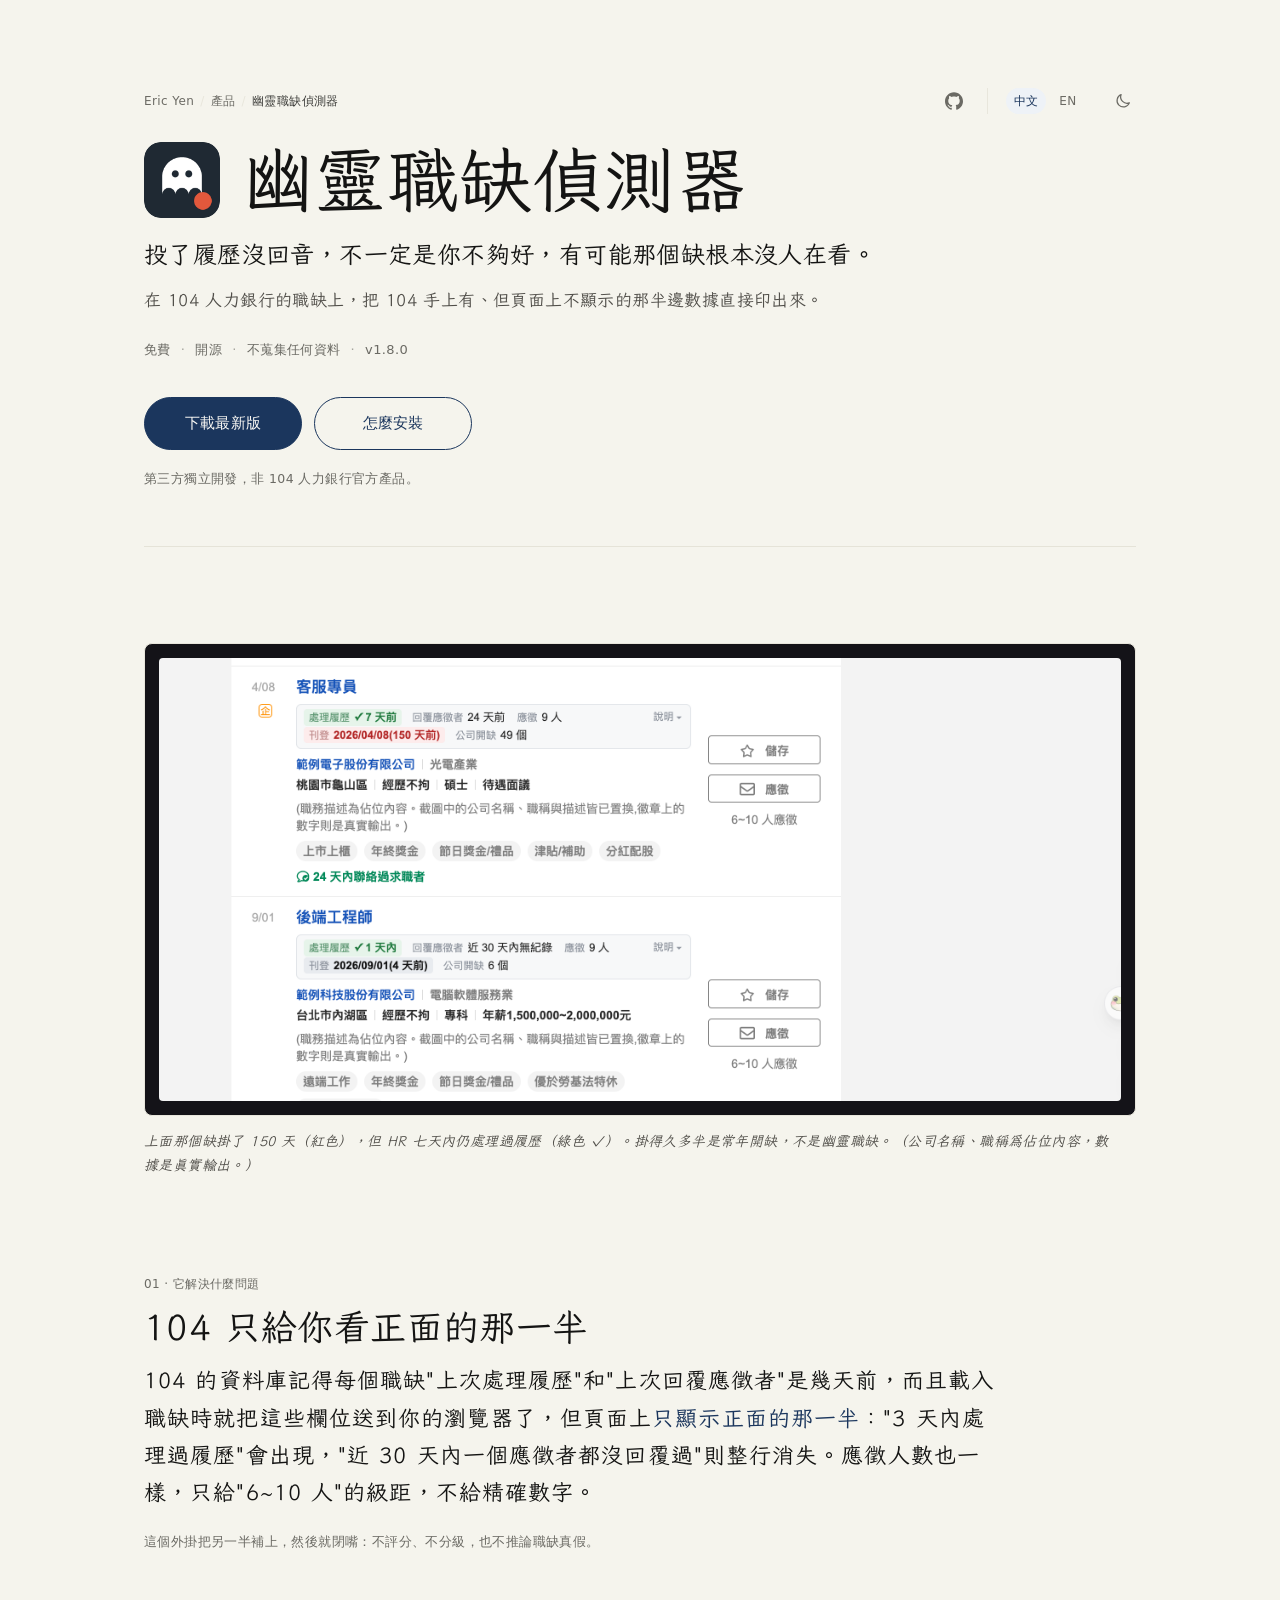
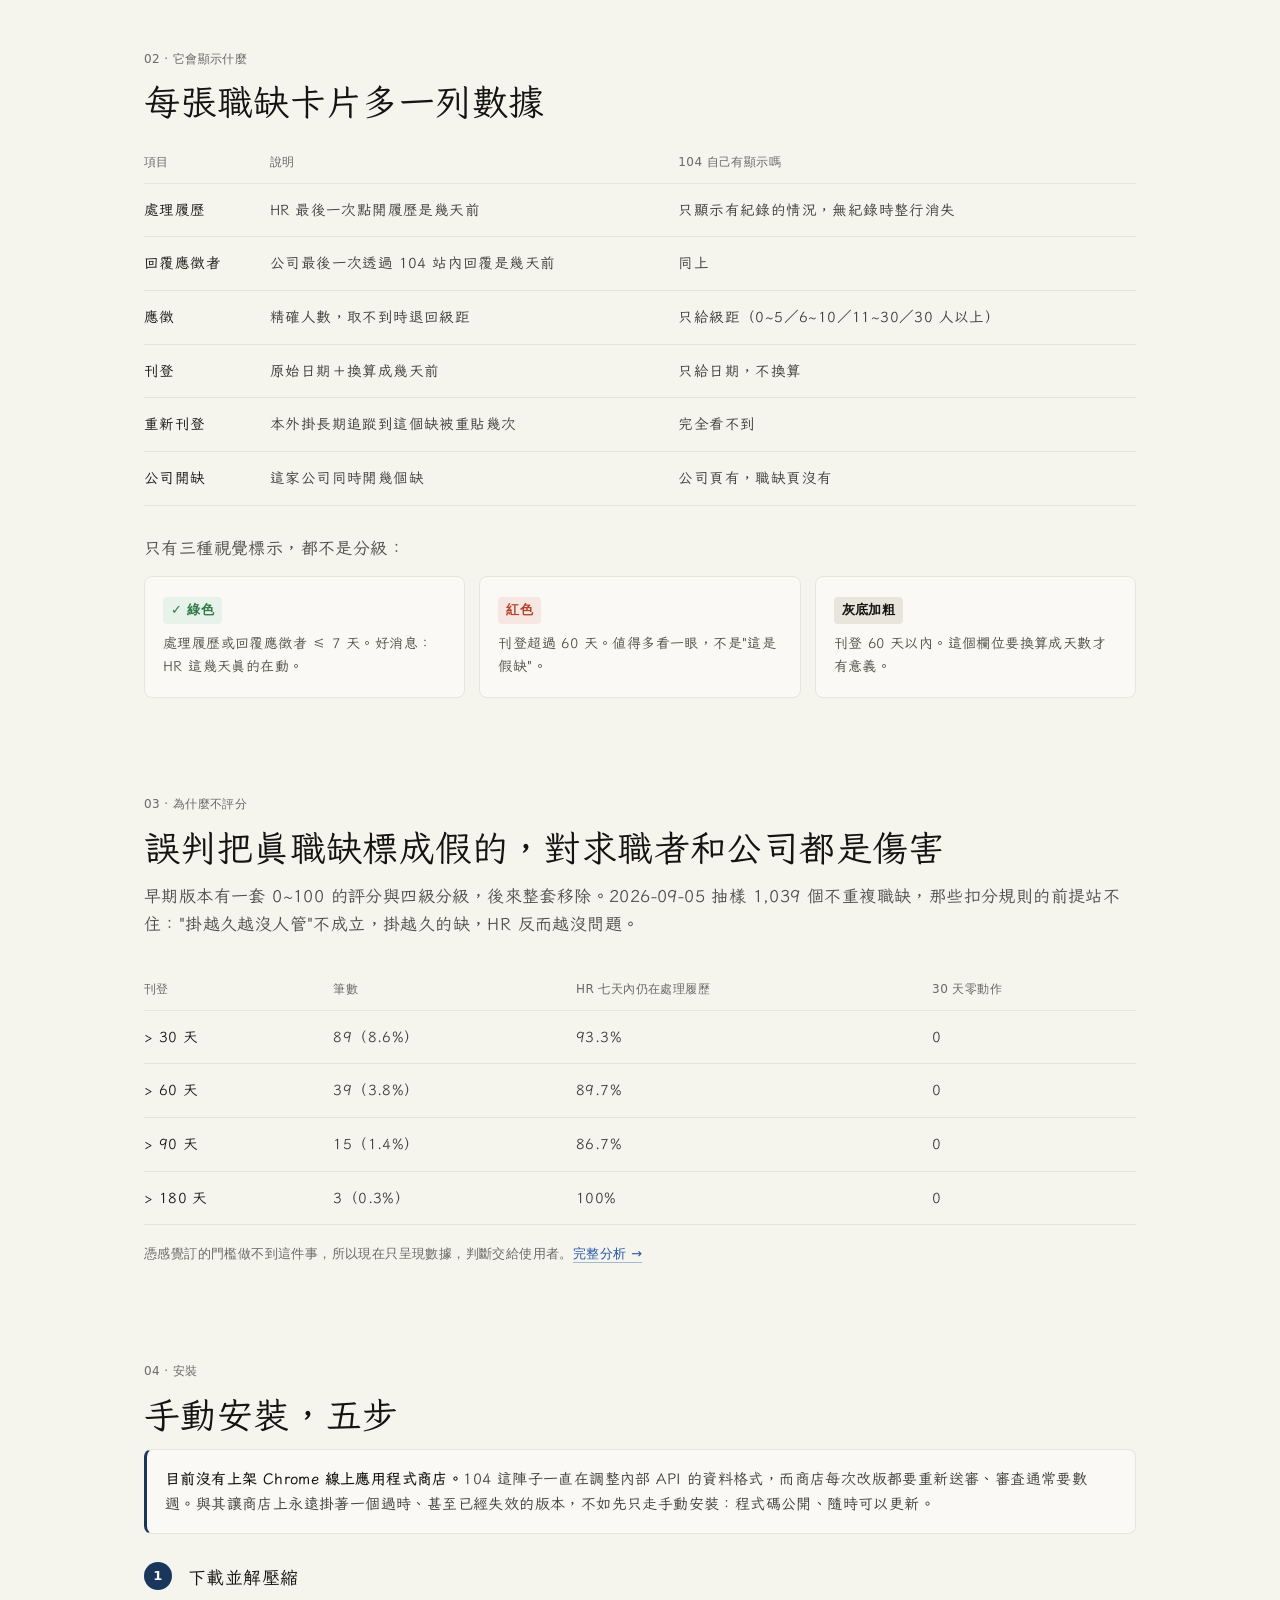
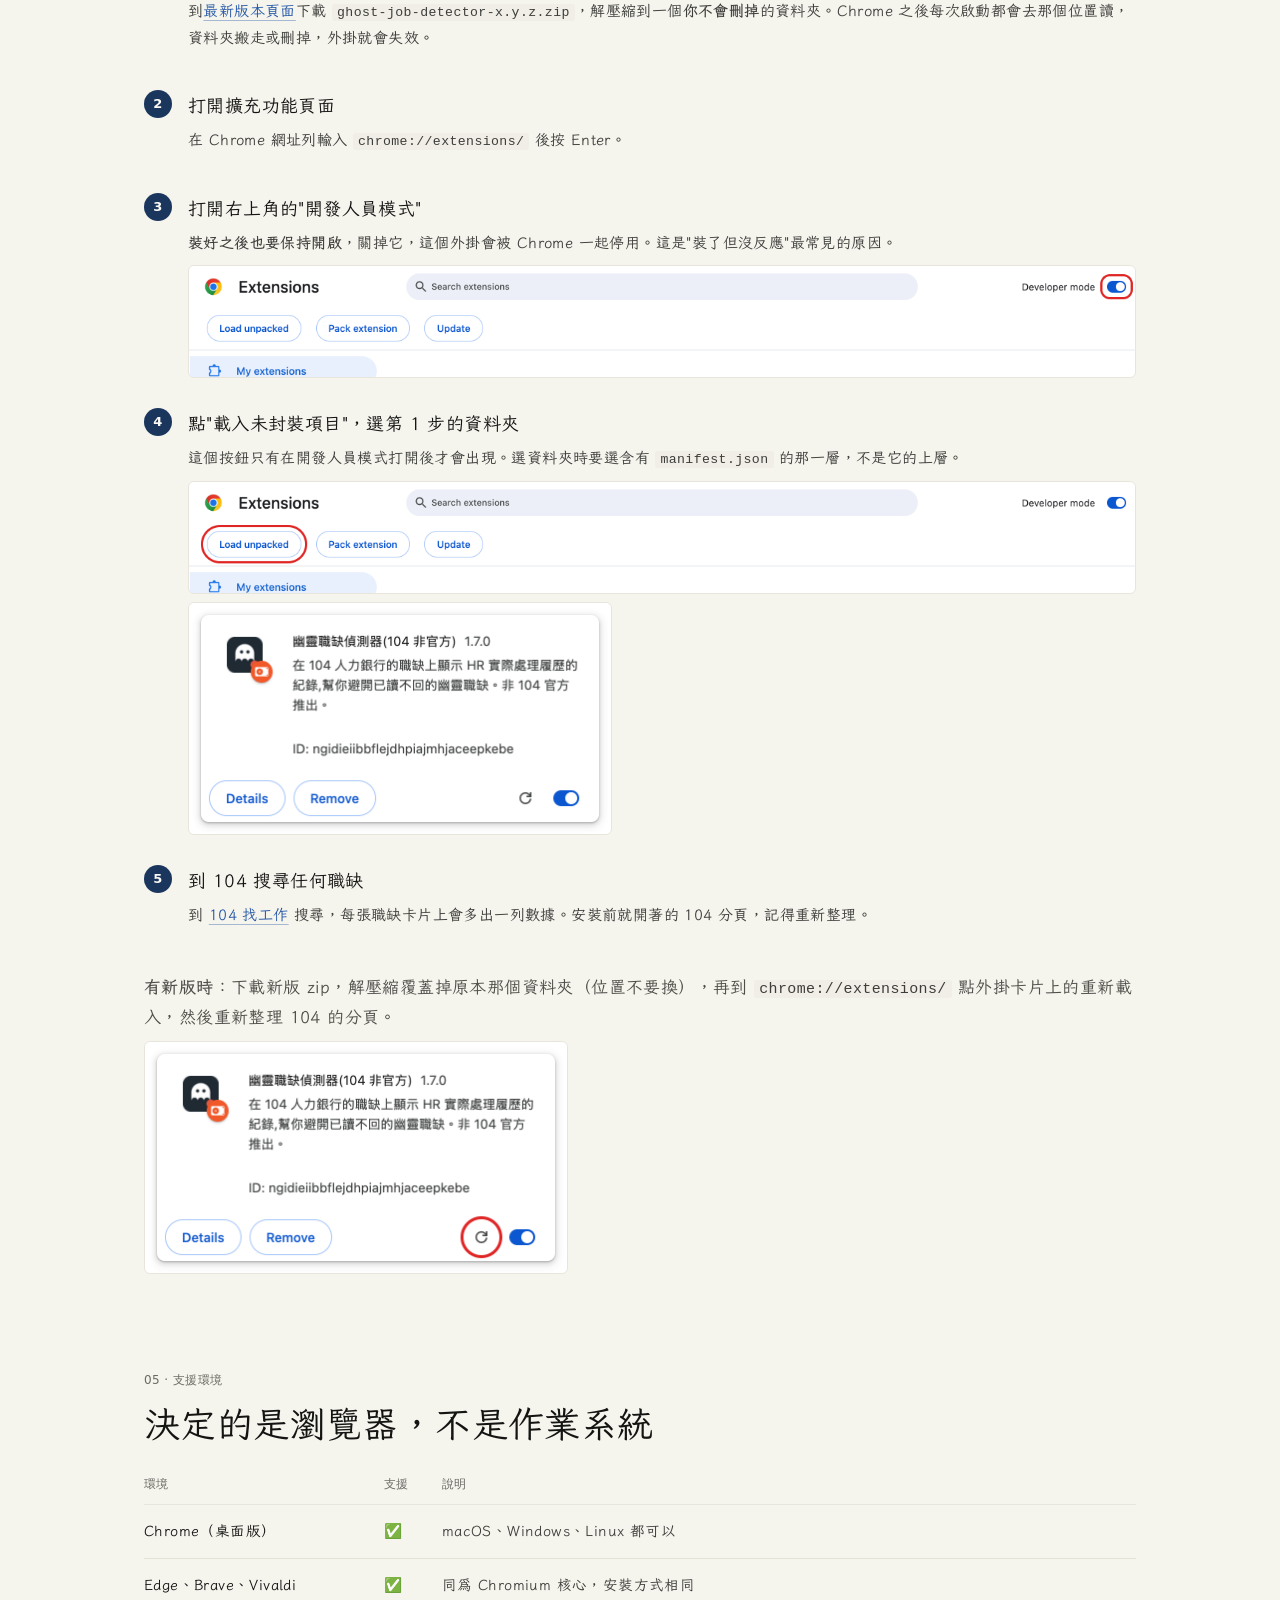
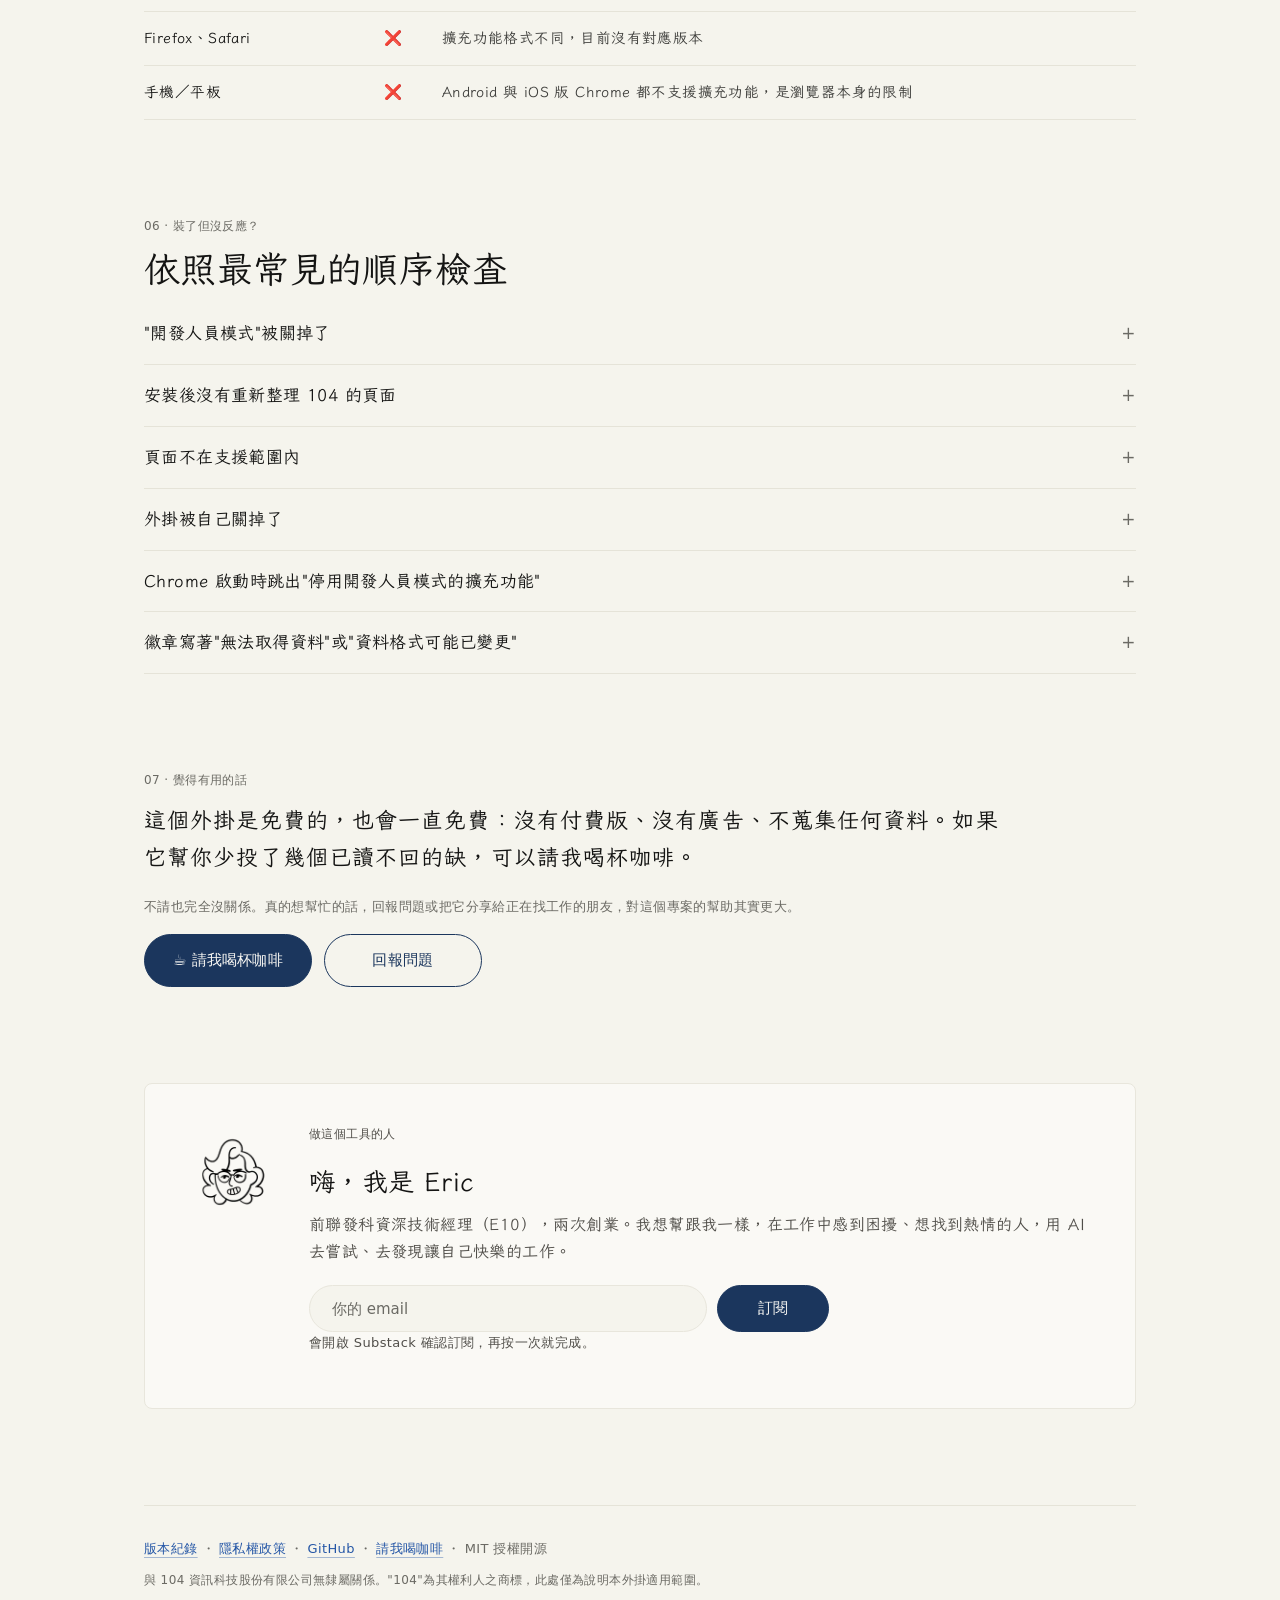
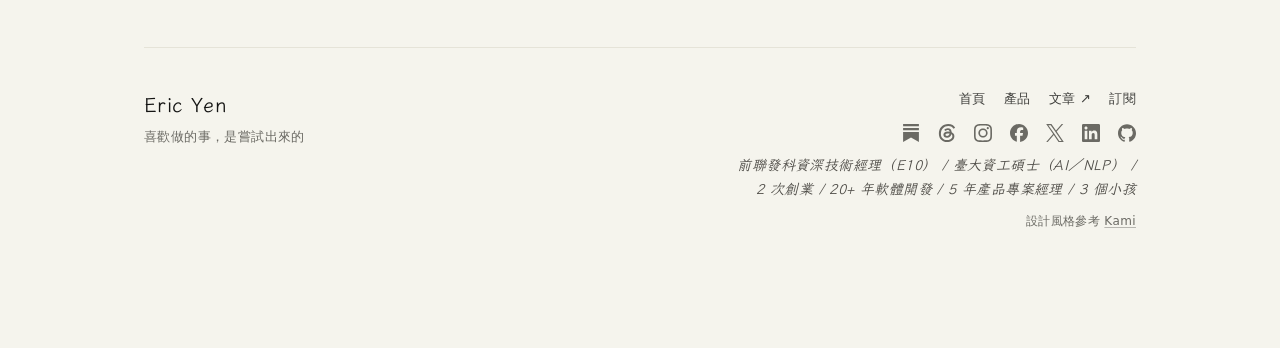
==== docs/index.html @ 90a0937a "fix(page): let the subscribe box stand alone and keep the footer bio from leaving one item on its ow" ====
<!DOCTYPE html>
<!-- 幽靈職缺偵測器（104-ghost-job-detector）· product page, built from the course-check template
     Product page for the tool, in the personal site Kami style. Shared parts (tokens, fonts,
     icons, theme toggle) are copied from the personal site index.html; everything under
     "Product page" in the stylesheet is the reusable product layer. -->
<html lang="zh-Hant-TW">
<head>
<meta charset="utf-8">
<script>
/* This page now lives at eric-yen.com. The GitHub Pages copy forwards there,
   keeping the path, query and hash, so old links keep working. */
if (location.hostname === "fansia.github.io") location.replace("https://eric-yen.com" + location.pathname + location.search + location.hash);
</script>
<script>
/* Set the theme before first paint so a returning dark-mode reader never sees a white flash. */
(function () {
  try { var t = localStorage.getItem("theme"); if (t === "dark" || t === "light") document.documentElement.dataset.theme = t; } catch (e) {}
})();
</script>
<script>
/* Arriving from the other language: turn the page. To EN = forward, to 中文 = back. */
addEventListener("pagereveal", function (e) {
  if (!e.viewTransition) return;
  var dir = null;
  try { dir = sessionStorage.getItem("turn"); sessionStorage.removeItem("turn"); } catch (err) {}
  /* Skipping rejects the transition's promises; swallow that, it is expected. */
  e.viewTransition.ready.catch(function () {}); e.viewTransition.finished.catch(function () {});
  if (!dir || matchMedia("(prefers-reduced-motion: reduce)").matches) { e.viewTransition.skipTransition(); return; }
  var root = document.documentElement;
  root.dataset.turn = dir;
  var opts = { duration: 650, easing: "cubic-bezier(.45, 0, .25, 1)", fill: "both" };
  var flat = "perspective(2200px) rotateY(0deg)", up = "perspective(2200px) rotateY(-92deg)";
  e.viewTransition.ready.then(function () {
    var sheet = dir === "forward" ? "::view-transition-old(root)" : "::view-transition-new(root)";
    var under = dir === "forward" ? "::view-transition-new(root)" : "::view-transition-old(root)";
    root.animate({ transform: dir === "forward" ? [flat, up] : [up, flat],
                   filter: dir === "forward" ? ["brightness(1)", "brightness(.82)"] : ["brightness(.82)", "brightness(1)"],
                   transformOrigin: ["0 50%", "0 50%"] },
                 Object.assign({ pseudoElement: sheet }, opts));
    root.animate({ filter: dir === "forward" ? ["brightness(.9)", "brightness(1)"] : ["brightness(1)", "brightness(.9)"],
                   transform: dir === "forward" ? ["scale(.985)", "scale(1)"] : ["scale(1)", "scale(.985)"] },
                 Object.assign({ pseudoElement: under }, opts));
  });
  e.viewTransition.finished.finally(function () { delete root.dataset.turn; });
});
</script>
<title>幽靈職缺偵測器（104 非官方）· Eric Yen</title>
<meta name="viewport" content="width=device-width, initial-scale=1">
<meta name="description" content="在 104 人力銀行的職缺上，把 104 手上有、但頁面上不顯示的那半邊數據直接印出來。免費、開源、不蒐集任何資料。">
<meta property="og:title" content="幽靈職缺偵測器（104 非官方）">
<meta property="og:description" content="投了履歷沒回音，不一定是你不夠好，有可能那個缺根本沒人在看。">
<meta property="og:image" content="https://eric-yen.com/104-ghost-job-detector/icon256.png">
<meta property="og:type" content="website">
<meta property="og:locale" content="zh_TW">
<link rel="icon" type="image/png" href="icon256.png">
<link rel="apple-touch-icon" href="icon256.png">
<link rel="canonical" href="https://eric-yen.com/104-ghost-job-detector/">
<link rel="alternate" hreflang="zh-Hant" href="https://eric-yen.com/104-ghost-job-detector/">
<link rel="alternate" hreflang="en" href="https://eric-yen.com/104-ghost-job-detector/en/">
<link rel="alternate" hreflang="x-default" href="https://eric-yen.com/104-ghost-job-detector/">
<meta property="og:locale:alternate" content="en_US">
<meta property="og:url" content="https://eric-yen.com/104-ghost-job-detector/">
<script type="application/ld+json">
{ "@context": "https://schema.org", "@type": "SoftwareApplication", "name": "幽靈職缺偵測器（104 非官方）",
  "applicationCategory": "BrowserApplication", "operatingSystem": "Chrome, Edge, Chromium",
  "softwareVersion": "1.8.0", "offers": { "@type": "Offer", "price": "0", "priceCurrency": "TWD" },
  "author": { "@type": "Person", "name": "Eric Yen", "url": "https://eric-yen.com/" } }
</script>
<link rel="preconnect" href="https://fonts.googleapis.com">
<link rel="preconnect" href="https://fonts.gstatic.com" crossorigin>
<link href="https://fonts.googleapis.com/css2?family=LXGW+WenKai+TC:wght@400;700&display=swap" rel="stylesheet">
<style>
/* ========== Tokens (Kami parchment) ========== */
:root {
  --parchment:    #f5f4ed;
  --ivory:        #faf9f5;
  --inline-code-bg: #f0eee6;

  --brand:        #1B365D;
  --brand-light:  #2D5A8A;
  --brand-tint:   #EEF2F7;

  --near-black:   #141413;
  --dark-warm:    #3d3d3a;
  --olive:        #504e49;
  --stone:        #6b6a64;

  --border:       #e8e6dc;
  --border-soft:  #e5e3d8;

  /* Latin first so mixed runs ("15 年", "AI") share the CJK baseline */
  --serif: Charter, "Bitstream Charter", "LXGW WenKai TC", "Noto Serif TC", "Source Han Serif TC", "Songti TC", serif;
  --latin-ui: "PingFang TC", system-ui, -apple-system, sans-serif;
}

* { box-sizing: border-box; }
html, body { margin: 0; padding: 0; }
body {
  background: var(--parchment);
  color: var(--near-black);
  font-family: var(--serif);
  font-size: 16px;
  line-height: 1.7;
  letter-spacing: 0.4px;
  font-variant-numeric: lining-nums;
  -webkit-font-smoothing: antialiased;
}
a { color: var(--brand); text-decoration: none; transition: color .15s; }
@media (hover: hover) { a:hover { color: var(--brand-light); } }
.num { font-variant-numeric: lining-nums tabular-nums; }

.page { max-width: 1120px; margin: 0 auto; padding: 88px 64px 120px; }

/* ========== Buttons ========== */
.btn-primary, .btn-ghost {
  display: inline-flex; align-items: center; justify-content: center;
  font-family: var(--latin-ui); font-weight: 500; font-size: 15px;
  letter-spacing: .2px; padding: 13px 28px; border-radius: 999px;
  border: 1.5px solid var(--brand); min-width: 158px; cursor: pointer;
  transition: background .15s, border-color .15s, transform .15s;
}
.btn-primary { background: var(--brand); color: var(--on-brand); }
.btn-ghost { background: transparent; color: var(--brand); }
@media (hover: hover) {
  .btn-primary:hover { background: var(--brand-light); border-color: var(--brand-light); color: var(--on-brand); transform: translateY(-1px); }
  .btn-ghost:hover { background: var(--brand-tint); color: var(--brand); transform: translateY(-1px); }
}

/* ========== Hero ========== */
.hero { padding-bottom: 56px; border-bottom: 1px solid var(--border-soft); margin-bottom: 96px; }
.eyebrow {
  display: flex; justify-content: space-between; align-items: center; gap: 8px;
  font-family: var(--latin-ui); font-size: 12px; font-weight: 500;
  letter-spacing: .4px; text-transform: uppercase; color: var(--stone); margin: 0 0 28px;
}
.lang-switch { display: flex; align-items: center; gap: 2px; font-family: var(--latin-ui); font-size: 12px; font-weight: 500; letter-spacing: .4px; margin-left: 6px; padding-left: 18px; border-left: 1px solid var(--border); }
/* Same box for the current language (span) and the other one (a), so the row never moves between pages */
.lang-switch > a, .lang-switch > span { display: inline-block; min-width: 40px; text-align: center; line-height: 20px; padding: 3px 7px; border-radius: 999px; }
.lang-switch a { color: var(--stone); }
.lang-switch [aria-current] { color: var(--brand); background: var(--brand-tint); }
@media (hover: hover) { .lang-switch a:hover { color: var(--brand); } }

/* Brand icons: one size, one colour, everywhere they appear */
.ico { width: 18px; height: 18px; fill: currentColor; display: block; }
.hero-links, .icons, .colophon .links { display: flex; align-items: center; gap: 18px; }
.hero-links > a, .icons a, .colophon .links a { color: var(--stone); display: inline-flex; padding: 4px; margin: -4px; }
@media (hover: hover) { .hero-links > a:hover, .icons a:hover, .colophon .links a:hover { color: var(--brand); } }
.hero-name { display: flex; align-items: center; gap: 24px; margin: 0 0 22px; }
.hero-name img { width: 104px; height: 104px; mix-blend-mode: multiply; flex: none; }
.hero h1 { font-weight: 500; font-size: 88px; line-height: 1.05; margin: 0; }
.hero .tagline { font-size: 26px; line-height: 1.5; color: var(--near-black); margin: 0 0 14px; max-width: 820px; }
.hero-sub { font-size: 17px; line-height: 1.7; color: var(--olive); margin: 0 0 24px; max-width: 760px; }
.hero-tokens { display: flex; flex-wrap: wrap; margin: 0 0 36px; font-family: var(--latin-ui); font-size: 13px; color: var(--stone); }
.hero-tokens span:not(:last-child)::after { content: "·"; margin: 0 10px; color: color-mix(in srgb, var(--stone) 58%, transparent); }
.hero-cta { display: flex; flex-wrap: wrap; gap: 12px; }

/* ========== Sections ========== */
section { margin-bottom: 96px; }
.section-num { font-family: var(--latin-ui); font-size: 12px; font-weight: 500; letter-spacing: .4px; color: var(--stone); margin: 0 0 10px; }
.section-title { font-weight: 500; font-size: 36px; line-height: 1.25; margin: 0 0 12px; }
.section-lede { color: var(--olive); font-size: 17px; margin: 0 0 40px; }

/* Metrics */
.metrics { display: flex; flex-wrap: wrap; gap: 32px; margin: 2px 0 16px; }
.metric b { display: block; font-weight: 500; font-size: 28px; line-height: 1.1; font-variant-numeric: lining-nums tabular-nums; }
.metric span { font-family: var(--latin-ui); font-size: 13px; color: var(--stone); }

/* Features (tools) */
.features { border-top: 1px solid var(--border-soft); }
.feature { display: grid; grid-template-columns: 240px minmax(0, 1fr); gap: 36px; padding: 28px 0; border-bottom: 1px solid var(--border-soft); }
.feature-name { font-size: 22px; font-weight: 500; line-height: 1.35; color: var(--near-black); margin: 0; }
.feature-name small { display: block; margin-top: 6px; font-size: 13px; font-style: italic; font-weight: 400; color: var(--olive); }
.feature-desc { color: var(--dark-warm); font-size: 15.5px; margin: 0; }
.feature-desc p { margin: 0 0 12px; }
.feature-links { font-family: var(--latin-ui); font-size: 14px; }
.feature-links a:not(:last-child)::after { content: "·"; margin: 0 10px; color: var(--stone); }

/* Writing list */
.posts { list-style: none; margin: 0 0 24px; padding: 0; border-top: 1px solid var(--border-soft); }
.posts li { display: grid; grid-template-columns: 112px minmax(0, 1fr); gap: 24px; padding: 18px 0; border-bottom: 1px solid var(--border-soft); }
.posts time { font-family: var(--latin-ui); font-size: 13px; color: var(--stone); padding-top: 3px; font-variant-numeric: lining-nums tabular-nums; }
.posts a { font-size: 18px; line-height: 1.45; }
.more { font-family: var(--latin-ui); font-size: 14px; }

/* Milestones: a dated rail, key turns marked in brand ink */
.milestones { list-style: none; margin: 0; padding: 0; position: relative; }
.milestones::before { content: ""; position: absolute; left: 117px; top: 10px; bottom: 10px; width: 1px; background: var(--border); }
.milestones li { display: grid; grid-template-columns: 96px minmax(0, 1fr); gap: 44px; padding: 0 0 30px; position: relative; }
.milestones li:last-child { padding-bottom: 0; }
.milestones li::before { content: ""; position: absolute; left: 112px; top: 7px; width: 9px; height: 9px; border-radius: 50%; background: var(--parchment); border: 1.5px solid var(--stone); }
.milestones li.key::before { background: var(--brand); border-color: var(--brand); }
.milestones time { font-family: var(--latin-ui); font-size: 13px; color: var(--stone); text-align: right; padding-top: 1px; font-variant-numeric: lining-nums tabular-nums; }
.milestones h3 { font-weight: 500; font-size: 18px; line-height: 1.45; margin: 0 0 4px; color: var(--near-black); }
.milestones p { margin: 0; color: var(--olive); font-size: 14.5px; line-height: 1.6; }
@media (max-width: 480px) {
  .milestones::before { left: 4px; }
  .milestones li { grid-template-columns: minmax(0, 1fr); gap: 2px; padding-left: 24px; }
  .milestones li::before { left: 0; }
  .milestones time { text-align: left; }
}

/* Help groups: each group lists the concrete things, name + one line */
.items { list-style: none; margin: 0; padding: 0; }
.items li { padding: 0 0 16px; }
.items li:last-child { padding-bottom: 0; }
.items a { font-size: 16.5px; }
.items span { display: block; color: var(--olive); font-size: 14.5px; line-height: 1.6; }
.feature-desc .lead { margin: 0 0 16px; }
.items span b, .feature-desc .lead b { font-weight: 500; color: var(--near-black); }
.items span b + *, .items span b { margin-right: .15em; }


/* Stances: three short lines in his own words, each with where he said it */
.stances { list-style: none; margin: 0; padding: 0; counter-reset: s; }
.stances li { counter-increment: s; display: grid; grid-template-columns: 44px minmax(0, 1fr); gap: 8px; padding: 22px 0; border-top: 1px solid var(--border-soft); }
.stances li:last-child { border-bottom: 1px solid var(--border-soft); }
.stances li::before { content: counter(s, decimal-leading-zero); font-family: var(--latin-ui); font-size: 13px; color: var(--stone); padding-top: 8px; }
.stances q { quotes: none; display: block; font-size: 21px; line-height: 1.6; color: var(--near-black); }
.stances q em { font-style: normal; color: var(--brand); }
.stances small { display: block; margin-top: 6px; font-family: var(--latin-ui); font-size: 13px; color: var(--stone); }
@media (max-width: 480px) { .stances li { grid-template-columns: minmax(0, 1fr); gap: 0; } .stances li::before { padding-top: 0; } .stances q { font-size: 18px; } }

/* Manifesto */
.manifesto { font-size: 22px; line-height: 1.7; letter-spacing: .05em; color: var(--near-black); margin: 0; max-width: 860px; }
.manifesto em { font-style: normal; color: var(--brand); }
.manifesto-src { font-family: var(--latin-ui); font-size: 13px; color: var(--stone); margin-top: 20px; }

/* Subscribe */
.subscribe { background: var(--ivory); border: 1px solid var(--border); border-radius: 8px; padding: 40px; }
.sub-form { display: flex; gap: 10px; max-width: 520px; margin-top: 20px; }
.sub-form input {
  flex: 1; min-width: 0; font-family: var(--latin-ui); font-size: 15px; color: var(--near-black);
  background: var(--parchment); border: 1.5px solid var(--border); border-radius: 999px; padding: 12px 22px;
  outline: none; transition: border-color .15s;
}
.sub-form input::placeholder { color: var(--stone); }
.sub-form input:focus { border-color: var(--brand); }
.sub-form .btn-primary { min-width: 112px; }
.sub-note { font-family: var(--latin-ui); font-size: 13px; color: var(--stone); margin: 10px 0 0 4px; }
.sr-only { position: absolute; width: 1px; height: 1px; overflow: hidden; clip: rect(0 0 0 0); white-space: nowrap; }
.subscribe .channels { display: flex; align-items: center; gap: 16px; font-family: var(--latin-ui); font-size: 14px; color: var(--stone); margin: 20px 0 0; }

/* Footer */
footer { display: flex; justify-content: space-between; gap: 48px; padding-top: 40px; border-top: 1px solid var(--border-soft); }
.mark b { display: block; font-size: 20px; font-weight: 500; }
.mark span { font-family: var(--latin-ui); font-size: 13px; color: var(--stone); }
.colophon { text-align: right; }
.colophon .links { justify-content: flex-end; }
.ethos { font-style: italic; color: var(--olive); font-size: 14px; max-width: 600px; margin: 12px 0 0 auto; }
.ethos { text-wrap: balance; }
.ethos span { white-space: nowrap; }
.ethos span:not(:last-child)::after { content: " /"; }
@media (max-width: 360px) { .ethos span { white-space: normal; } }

/* ========== Responsive ========== */
@media (max-width: 880px) {
  .page { padding: 64px 32px 96px; }
  .hero { margin-bottom: 72px; }
  section { margin-bottom: 72px; }
  .hero h1 { font-size: 64px; }
  .hero-name img { width: 80px; height: 80px; }
  .feature { grid-template-columns: minmax(0, 1fr); gap: 12px; }
  footer { flex-direction: column; gap: 24px; }
  .colophon { text-align: left; }
  .colophon .links { justify-content: flex-start; }
  .ethos { margin-left: 0; }
}
@media (max-width: 480px) {
  .page { padding: 40px 16px 72px; }
  .hero { margin-bottom: 56px; padding-bottom: 40px; }
  section { margin-bottom: 56px; }
  .hero h1 { font-size: 48px; }
  .hero-name { gap: 14px; }
  .hero-name img { width: 64px; height: 64px; }
  .hero .tagline { font-size: 21px; }
  .hero-sub { font-size: 15.5px; }
  .section-title { font-size: 28px; }
  .metrics { display: grid; grid-template-columns: repeat(3, minmax(0, 1fr)); gap: 12px; }
  .metric b { font-size: 22px; }
  .posts li { grid-template-columns: minmax(0, 1fr); gap: 2px; }
  .posts a { font-size: 17px; }
  .manifesto { font-size: 19px; }
  .subscribe { padding: 24px 18px; }
  .sub-form .btn-primary { min-width: 88px; padding: 12px 20px; }
  .eyebrow { flex-direction: column; align-items: flex-start; gap: 14px; }
}

/* Phones: every tap target at least 44px tall, layout unchanged */
@media (max-width: 480px) {
  .hero-links, .colophon .links { gap: 0; }
  .hero-links > a, .colophon .links a { padding: 13px 8px; margin: -13px 0; }
  .hero-links > a:first-child, .colophon .links a:first-child { margin-left: -8px; }
  .lang-switch { margin-left: 6px; padding-left: 14px; white-space: nowrap; }
  .lang-switch > a, .lang-switch > span { padding: 13px 8px; margin: -10px 0; }
  .feature-links a, .more { display: inline-block; padding: 12px 0; margin: -12px 0; }
  .posts a { display: block; padding: 10px 0; margin: -10px 0; }
}

/* ========== Dark theme: only when the reader picks it (default is light) ========== */
:root { --on-brand: #faf9f5; color-scheme: light; }
:root[data-theme="dark"] {
  color-scheme: dark;
  --parchment: #1b1a17; --ivory: #23221e; --inline-code-bg: #2a2925;
  --brand: #9db8dc; --brand-light: #c0d3ec; --brand-tint: #26303d;
  --near-black: #ecebe4; --dark-warm: #d2d0c7; --olive: #b5b2a6; --stone: #8f8c82;
  --border: #34322d; --border-soft: #2f2d29; --on-brand: #141413;
}
/* The avatar is black ink on white: it melts into the paper in light mode and
   keeps its own white ground (cut to a circle) after dark, unaltered */
:root[data-theme="dark"] .hero-name img { mix-blend-mode: normal; border-radius: 50%; }

/* ========== Theme toggle: moon in light mode, sun after dark ========== */
.theme-toggle {
  display: inline-flex; align-items: center; justify-content: center; position: relative;
  width: 26px; height: 26px; margin-left: 4px; padding: 0; border: 0; background: none;
  color: var(--stone); cursor: pointer; -webkit-tap-highlight-color: transparent;
}
.theme-toggle svg {
  position: absolute; width: 18px; height: 18px; fill: none; stroke: currentColor;
  stroke-width: 1.6; stroke-linecap: round; stroke-linejoin: round;
  transition: opacity .3s, transform .45s cubic-bezier(.3, 1.3, .5, 1);
}
.theme-toggle .sun { opacity: 0; transform: rotate(-90deg) scale(.6); }
:root[data-theme="dark"] .theme-toggle .moon { opacity: 0; transform: rotate(90deg) scale(.6); }
:root[data-theme="dark"] .theme-toggle .sun { opacity: 1; transform: none; }
@media (hover: hover) { .theme-toggle:hover { color: var(--brand); } }
.theme-toggle:focus-visible { outline: 2px solid var(--brand); outline-offset: 3px; border-radius: 6px; }
@media (prefers-reduced-motion: reduce) { .theme-toggle svg { transition: none; } }
@media (max-width: 480px) { .theme-toggle { width: 34px; height: 44px; margin: -9px 0 -9px 2px; } }
/* Language switch is a page navigation, animated as a page turn (see head script) */
@view-transition { navigation: auto; }
::view-transition-old(root), ::view-transition-new(root) { animation: none; mix-blend-mode: normal; }
/* Language switch turns the page: forward lifts the old sheet off the top,
   back lays the new sheet down over it. Both hinge on the left edge. */
html[data-turn="forward"]::view-transition-old(root) { z-index: 2; }
html[data-turn]::view-transition-group(root) { animation-duration: 0s; }

/* ========== Product page ========== */
.crumb { color: var(--stone); text-transform: none; }
.crumb a { color: var(--stone); }
@media (hover: hover) { .crumb a:hover { color: var(--brand); } }
.hero h1.product { font-size: 72px; margin: 0 0 18px; }
.hero .tagline.product { font-size: 24px; }

/* Gallery: real captures of the tool, one at a time, tabs below */
.gallery { margin: 0 0 96px; }
.shot { background: #141318; border: 1px solid var(--border); border-radius: 8px; padding: 14px; overflow: hidden; }
.shot img { display: block; width: 100%; height: auto; border-radius: 4px; }
.shot img[hidden] { display: none; }
.shot .only-dark { display: none; }
:root[data-theme="dark"] .shot .only-light { display: none; }
:root[data-theme="dark"] .shot .only-dark:not([hidden]) { display: block; }
.gallery-bar { display: grid; grid-template-columns: minmax(0, 1fr) auto; gap: 16px; align-items: center; margin-top: 14px; }
.gallery-bar .line { font-style: italic; color: var(--olive); font-size: 14px; margin: 0; }
.tabs { display: flex; flex-wrap: wrap; gap: 6px; }
.tabs button { font-family: var(--latin-ui); font-size: 12px; font-weight: 500; color: var(--stone); background: none; border: 1px solid var(--border); border-radius: 999px; padding: 6px 12px; cursor: pointer; }
.tabs button[aria-selected="true"] { color: var(--brand); background: var(--brand-tint); border-color: transparent; }
@media (hover: hover) { .tabs button:hover { color: var(--brand); } }

/* Steps */
.steps { list-style: none; margin: 0; padding: 0; display: grid; grid-template-columns: repeat(3, minmax(0, 1fr)); gap: 18px; counter-reset: st; }
.steps li { counter-increment: st; background: var(--ivory); border: 1px solid var(--border); border-radius: 8px; padding: 22px; }
.steps li::before { content: counter(st); display: block; font-family: var(--latin-ui); font-size: 12px; font-weight: 600; color: var(--brand); margin-bottom: 8px; }
.steps h3 { font-weight: 500; font-size: 19px; margin: 0 0 6px; }
.steps p { margin: 0; color: var(--dark-warm); font-size: 14.5px; line-height: 1.65; }

/* Editorial table */
.table { width: 100%; border-collapse: collapse; margin-top: 28px; font-size: 14.5px; }
.table th { font-family: var(--latin-ui); font-size: 12px; font-weight: 500; letter-spacing: .4px; color: var(--stone); text-align: left; padding: 0 16px 10px 0; border-bottom: 1px solid var(--border); }
.table td { padding: 14px 16px 14px 0; border-bottom: 1px solid var(--border-soft); color: var(--dark-warm); vertical-align: top; }
.table td:first-child { color: var(--near-black); font-weight: 500; white-space: nowrap; }

/* Evidence grades */
.grades { display: grid; grid-template-columns: repeat(4, minmax(0, 1fr)); gap: 14px; margin: 8px 0 0; }
.grade { background: var(--ivory); border: 1px solid var(--border); border-radius: 8px; padding: 18px; }
.grade b { display: block; font-size: 30px; font-weight: 500; line-height: 1; color: var(--brand); margin-bottom: 10px; }
.grade h4 { margin: 0 0 4px; font-size: 16px; font-weight: 500; }
.grade p { margin: 0; color: var(--olive); font-size: 13.5px; line-height: 1.6; }
.grade.warn b, .grade.warn p { color: #b4452c; }
:root[data-theme="dark"] .grade.warn b, :root[data-theme="dark"] .grade.warn p { color: #e08a72; }

/* Red flags */
.flags { list-style: none; margin: 8px 0 0; padding: 0; display: grid; grid-template-columns: repeat(3, minmax(0, 1fr)); gap: 0 28px; }
.flags li { padding: 12px 0 12px 14px; border-bottom: 1px solid var(--border-soft); border-left: 2px solid #c8664d; margin-bottom: 10px; font-size: 15px; }

/* FAQ */
.faq details { border-bottom: 1px solid var(--border-soft); padding: 16px 0; }
.faq details:first-child { border-top: 1px solid var(--border-soft); }
.faq summary { cursor: pointer; font-size: 17px; font-weight: 500; list-style: none; display: flex; justify-content: space-between; gap: 16px; }
.faq summary::-webkit-details-marker { display: none; }
.faq summary::after { content: "+"; font-family: var(--latin-ui); color: var(--stone); transition: transform .2s; }
.faq details[open] summary::after { transform: rotate(45deg); }
.faq details p { margin: 10px 0 0; color: var(--olive); font-size: 15px; }

/* Maker */
.maker { display: grid; grid-template-columns: 96px minmax(0, 1fr); gap: 28px; align-items: start; }
.maker img { width: 96px; height: 96px; mix-blend-mode: multiply; }
:root[data-theme="dark"] .maker img { mix-blend-mode: normal; border-radius: 50%; }
.maker h2 { font-weight: 500; font-size: 26px; margin: 0 0 8px; }
.maker p { margin: 0 0 14px; color: var(--olive); }

@media (max-width: 880px) {
  .steps, .grades { grid-template-columns: repeat(2, minmax(0, 1fr)); }
  .flags { grid-template-columns: repeat(2, minmax(0, 1fr)); }
  .hero h1.product { font-size: 56px; }
}
@media (max-width: 480px) {
  .steps, .grades, .flags { grid-template-columns: minmax(0, 1fr); }
  .hero h1.product { font-size: 42px; }
  .hero .tagline.product { font-size: 19px; }
  .gallery-bar { grid-template-columns: minmax(0, 1fr); }
  .shot { padding: 8px; }
  .table, .table tbody, .table tr, .table td { display: block; }
  .table thead { display: none; }
  .table td { border: 0; padding: 2px 0; }
  .table tr { padding: 12px 0; border-bottom: 1px solid var(--border-soft); }
  .table td:first-child { white-space: normal; }
  .maker { grid-template-columns: minmax(0, 1fr); gap: 12px; }
  .maker img { width: 72px; height: 72px; }
}

/* ========== The tool itself (course-check), restyled in the site's tokens ========== */
.tool { display: grid; grid-template-columns: minmax(0, 1fr) minmax(0, 1fr); gap: 18px; margin: 0 0 96px; scroll-margin-top: 24px; }
.panel { background: var(--ivory); border: 1px solid var(--border); border-radius: 8px; min-width: 0; }
.panel-head { display: flex; justify-content: space-between; align-items: baseline; gap: 12px; padding: 16px 20px; border-bottom: 1px solid var(--border-soft); }
.panel-title { font-size: 17px; font-weight: 500; margin: 0; }
.panel-note { font-family: var(--latin-ui); font-size: 12px; color: var(--stone); margin: 0; }
.panel-body { padding: 20px; }
.field { margin: 0 0 18px; }
.field:last-child { margin-bottom: 0; }
.tool label, .tool .group-label { display: block; font-family: var(--latin-ui); font-size: 13px; font-weight: 500; color: var(--dark-warm); margin: 0 0 6px; }
.tool .hint { font-weight: 400; font-size: 12px; color: var(--stone); margin-left: 6px; }
.example-flag { font-size: 11px; font-weight: 500; color: #9a6a1f; border: 1px dashed currentColor; border-radius: 4px; padding: 0 5px; margin-left: 4px; }
:root[data-theme="dark"] .example-flag { color: #d8b06a; }
.tool input, .tool textarea {
  width: 100%; font-family: var(--latin-ui); font-size: 15px; line-height: 1.5; color: var(--near-black);
  background: var(--parchment); border: 1.5px solid var(--border); border-radius: 8px; padding: 10px 12px; outline: none;
  transition: border-color .15s;
}
.tool textarea { resize: vertical; min-height: 64px; }
.tool input:focus, .tool textarea:focus { border-color: var(--brand); }
.modes { display: grid; grid-template-columns: repeat(3, minmax(0, 1fr)); gap: 3px; padding: 3px; border: 1.5px solid var(--border); border-radius: 999px; }
.modes button { font-family: var(--latin-ui); font-size: 13px; font-weight: 500; color: var(--stone); background: none; border: 0; border-radius: 999px; padding: 8px 4px; cursor: pointer; transition: background .15s, color .15s; }
.modes button[aria-pressed="true"] { background: var(--brand); color: var(--on-brand); }
@media (hover: hover) { .modes button[aria-pressed="false"]:hover { color: var(--brand); } }
.mode-note { font-family: var(--latin-ui); font-size: 12.5px; line-height: 1.65; color: var(--olive); margin: 10px 0 0; }
.launch { display: grid; grid-template-columns: repeat(2, minmax(0, 1fr)); gap: 10px; }
.go { text-align: left; background: var(--parchment); border: 1.5px solid var(--border); border-radius: 8px; padding: 12px 14px; cursor: pointer; font-family: var(--latin-ui); transition: border-color .15s, transform .15s; }
@media (hover: hover) { .go:hover { border-color: var(--brand); transform: translateY(-1px); } }
.go:focus-visible { outline: 2px solid var(--brand); outline-offset: 2px; }
.go .n { display: block; font-size: 15px; font-weight: 500; color: var(--near-black); }
.go .s { display: block; font-size: 12px; color: var(--stone); margin-top: 2px; }
.go .s.auto { color: var(--brand); }
.go.wide { grid-column: 1 / -1; }
.row-actions { display: flex; flex-wrap: wrap; gap: 10px; margin: 16px 0 18px; }
.row-actions .btn-ghost { min-width: 0; padding: 9px 18px; font-size: 14px; }
.count { display: flex; justify-content: space-between; font-family: var(--latin-ui); font-size: 12px; color: var(--stone); margin: 0 0 6px; }
.count b { font-weight: 500; color: var(--dark-warm); font-variant-numeric: tabular-nums; }
.preview { margin: 0; background: var(--inline-code-bg); border-radius: 8px; padding: 14px; font: 12.5px/1.65 "JetBrains Mono", "SF Mono", ui-monospace, "PingFang TC", monospace; color: var(--dark-warm); white-space: pre-wrap; word-break: break-word; max-height: 340px; overflow: auto; }
#toast { position: fixed; left: 50%; bottom: 24px; z-index: 60; transform: translate(-50%, 16px); opacity: 0; pointer-events: none;
  max-width: calc(100% - 32px); background: var(--near-black); color: var(--parchment); font-family: var(--latin-ui); font-size: 14px; line-height: 1.5; padding: 12px 18px; border-radius: 12px; transition: opacity .25s, transform .25s; }
#toast.on { opacity: 1; transform: translate(-50%, 0); }
@media (max-width: 880px) { .tool { grid-template-columns: minmax(0, 1fr); } }
@media (max-width: 480px) { .panel-body { padding: 16px; } .tool { margin-bottom: 64px; } }

/* Eyebrow: the label never wraps. When label + icon row no longer fit side by
   side, stack them (label above, icons below) instead of squeezing the label. */
.eyebrow > span:first-child { white-space: nowrap; }
@media (max-width: 720px) {
  .eyebrow { flex-direction: column; align-items: flex-start; gap: 14px; }
}

/* Very narrow phones (≤360px): six icons + language + theme still fit on one row.
   Tap height stays 44px; only the horizontal padding tightens. */
@media (max-width: 360px) {
  .hero-links > a, .colophon .links a { padding: 13px 5px; }
  .hero-links > a:first-child, .colophon .links a:first-child { margin-left: -5px; }
  .lang-switch { margin-left: 2px; padding-left: 10px; }
  .lang-switch > a, .lang-switch > span { min-width: 34px; padding: 13px 5px; }
  .theme-toggle { width: 30px; }
}

/* Phones: seven icons no longer fit beside the language switch and theme button.
   Language + theme join the label's line; the icons get their own row below. */
@media (max-width: 480px) {
  .eyebrow { flex-direction: row; flex-wrap: wrap; align-items: center; gap: 12px 0; }
  .eyebrow > span:first-child { flex: 1 1 auto; order: 0; }
  .hero-links { display: contents; }
  .eyebrow .lang-switch { order: 1; margin-left: 0; padding-left: 0; border-left: 0; }
  .eyebrow .theme-toggle { order: 2; }
  .eyebrow::after { content: ""; flex-basis: 100%; order: 3; }
  .hero-links > a { order: 4; }
}

/* Design credit: one quiet line, once */
.credit { font-family: var(--latin-ui); font-size: 12px; color: var(--stone); margin: 10px 0 0; }
.credit a { color: var(--stone); text-decoration: underline; text-underline-offset: 2px; text-decoration-color: color-mix(in srgb, var(--stone) 45%, transparent); }
@media (hover: hover) { .credit a:hover { color: var(--brand); } }
.product-foot { padding-top: 32px; border-top: 1px solid var(--border-soft); }

/* Product pages: personal links live in the maker card, not the top bar */
.maker-links { display: flex; flex-wrap: wrap; align-items: center; gap: 16px; margin: 16px 0 0; }
.maker-links a { color: var(--stone); display: inline-flex; padding: 4px; margin: -4px; }
@media (hover: hover) { .maker-links a:hover { color: var(--brand); } }

/* ========== 104 page ========== */
.disclaimer { font-family: var(--latin-ui); font-size: 12.5px; color: var(--stone); margin: 18px 0 0; }
.note { background: var(--ivory); border: 1px solid var(--border); border-left: 3px solid var(--brand); border-radius: 8px; padding: 16px 18px; margin: 0 0 28px; color: var(--dark-warm); font-size: 15px; }
.note b { color: var(--near-black); font-weight: 600; }
.install { list-style: none; counter-reset: ins; margin: 0; padding: 0; }
.install > li { counter-increment: ins; position: relative; padding: 0 0 28px 44px; }
.install > li::before { content: counter(ins); position: absolute; left: 0; top: 0; width: 28px; height: 28px; border-radius: 50%; background: var(--brand); color: var(--on-brand); font-family: var(--latin-ui); font-size: 13px; font-weight: 600; display: flex; align-items: center; justify-content: center; }
.install h3 { font-size: 18px; font-weight: 500; margin: 2px 0 6px; }
.install p { margin: 0 0 10px; color: var(--dark-warm); font-size: 15px; }
.install img { display: block; max-width: 100%; height: auto; border: 1px solid var(--border); border-radius: 6px; margin-top: 8px; }
.install img.narrow { max-width: min(424px, 100%); }
code { font-family: "JetBrains Mono", "SF Mono", ui-monospace, monospace; font-size: .88em; background: var(--inline-code-bg); color: var(--dark-warm); padding: 1px 5px; border-radius: 3px; }
.marks { display: grid; grid-template-columns: repeat(3, minmax(0, 1fr)); gap: 14px; }
.mark-card { background: var(--ivory); border: 1px solid var(--border); border-radius: 8px; padding: 18px; }
.mark-card b { display: inline-block; font-family: var(--latin-ui); font-size: 13px; font-weight: 600; padding: 2px 8px; border-radius: 4px; margin-bottom: 8px; }
.mark-card .ok { color: #2f7a46; background: #e6f2ea; }
.mark-card .old { color: #b4452c; background: #f7e7e2; }
.mark-card .em { color: var(--near-black); background: var(--warm-sand, #e8e6dc); }
:root[data-theme="dark"] .mark-card .ok { color: #8fd0a2; background: #1f3326; }
:root[data-theme="dark"] .mark-card .old { color: #e8a08c; background: #3a241e; }
:root[data-theme="dark"] .mark-card .em { color: var(--near-black); background: #33312c; }
.mark-card p { margin: 0; font-size: 14px; color: var(--olive); }
.support { display: flex; flex-wrap: wrap; gap: 12px; margin-top: 16px; }
.product-foot { display: block; }
.product-foot .links { font-family: var(--latin-ui); font-size: 13px; color: var(--stone); margin: 0 0 6px; }
.product-foot .links a:not(:last-child)::after { content: "・"; color: var(--stone); margin: 0 4px; }
@media (max-width: 880px) { .marks { grid-template-columns: minmax(0, 1fr); } }
@media (max-width: 480px) { .install > li { padding-left: 38px; } }

/* Product icon beside the title */
.product-title { display: flex; align-items: center; gap: 22px; margin: 0 0 18px; }
.product-title img { width: 76px; height: 76px; border-radius: 17px; flex: none; }
.product-title h1.product { margin: 0; }
@media (max-width: 880px) { .product-title img { width: 64px; height: 64px; border-radius: 14px; } }
@media (max-width: 480px) { .product-title { gap: 14px; } .product-title img { width: 52px; height: 52px; border-radius: 12px; } }

/* ========== Site chrome: header nav + shared footer ========== */
.crumb { color: var(--stone); text-transform: none; }
.crumb a { color: var(--stone); }
.crumb .sep { margin: 0 6px; color: var(--border); }
.crumb [aria-current] { color: var(--dark-warm); }
@media (hover: hover) { .crumb a:hover { color: var(--brand); } }
.site-nav { display: flex; align-items: center; gap: 18px; font-family: var(--latin-ui); font-size: 13px; font-weight: 500; text-transform: none; letter-spacing: .2px; }
.site-nav a { color: var(--stone); }
.site-nav a[aria-current] { color: var(--near-black); }
@media (hover: hover) { .site-nav a:hover { color: var(--brand); } }
.foot-nav { display: flex; flex-wrap: wrap; justify-content: flex-end; gap: 6px 18px; font-family: var(--latin-ui); font-size: 13px; margin: 0 0 14px; }
.foot-nav a { color: var(--dark-warm); }
@media (hover: hover) { .foot-nav a:hover { color: var(--brand); } }
.site-foot { margin-top: 56px; }
@media (max-width: 880px) { .foot-nav { justify-content: flex-start; } }
@media (max-width: 480px) { .eyebrow .site-nav { order: 4; } }

/* ========== Links in running text: brighter blue + soft underline (option B) ========== */
:root { --link: #2456a6; }
:root[data-theme="dark"] { --link: #8fb4ea; }
.feature-links a, .items a, .posts a, .more, .manifesto-src a, .go-link, .sub-note a, .doc p a, .doc li a, .faq details p a, .install p a, .note a, .stances small a, .product-foot .links a {
  color: var(--link); text-decoration: underline; text-decoration-thickness: 1px; text-underline-offset: 4px;
  text-decoration-color: color-mix(in srgb, var(--link) 38%, transparent); transition: text-decoration-color .15s, color .15s;
}
@media (hover: hover) {
  .feature-links a:hover, .items a:hover, .posts a:hover, .more:hover, .manifesto-src a:hover, .go-link:hover, .sub-note a:hover,
  .doc p a:hover, .doc li a:hover, .faq details p a:hover, .install p a:hover, .note a:hover, .stances small a:hover, .product-foot .links a:hover { color: var(--link); text-decoration-color: currentColor; }
}
/* the separators between links sit inside the anchors; keep them un-underlined */
.feature-links a:not(:last-child)::after, .product-foot .links a:not(:last-child)::after { display: inline-block; text-decoration: none; }
</style>
</head>
<body>
<svg width="0" height="0" style="position:absolute" aria-hidden="true">
  <symbol id="i-substack" viewBox="0 0 24 24"><path d="M22.539 8.242H1.46V5.406h21.08v2.836zM1.46 10.812V24L12 18.11 22.54 24V10.812H1.46zM22.54 0H1.46v2.836h21.08V0z"/></symbol>
  <symbol id="i-threads" viewBox="0 0 24 24"><path d="M18.263 11.097c-.03-3.486-1.92-5.586-5.111-5.586-2.13 0-3.922.963-4.863 2.499l2.062 1.438c.535-.843 1.272-1.543 2.628-1.543 1.528 0 2.318.85 2.544 2.431a15 15 0 0 0-2.236-.173c-4.125 0-6.068 1.867-6.068 4.336s1.943 3.99 4.804 3.99c3.139 0 5.013-2.115 5.781-4.735.798.361 1.348 1.204 1.348 2.47 0 3.387-3.907 5.232-7.22 5.232-4.885 0-8.077-3.207-8.077-8.424 0-6.392 4.223-10.487 9.9-10.487 3.808 0 5.69 1.671 6.97 3.914l2.108-1.475C21.44 2.078 18.331 0 13.663 0 6.227 0 1.168 5.277 1.168 12.934c0 7 4.953 11.066 10.856 11.066 4.878 0 9.809-2.846 9.809-7.716 0-2.545-1.46-4.231-3.569-5.187m-6.33 4.855c-1.077 0-2.026-.512-2.026-1.453 0-1.483 1.822-1.934 3.606-1.934.678 0 1.34.045 1.927.173-.422 1.927-1.671 3.215-3.508 3.214Z"/></symbol>
  <symbol id="i-instagram" viewBox="0 0 24 24"><path d="M7.0301.084c-1.2768.0602-2.1487.264-2.911.5634-.7888.3075-1.4575.72-2.1228 1.3877-.6652.6677-1.075 1.3368-1.3802 2.127-.2954.7638-.4956 1.6365-.552 2.914-.0564 1.2775-.0689 1.6882-.0626 4.947.0062 3.2586.0206 3.6671.0825 4.9473.061 1.2765.264 2.1482.5635 2.9107.308.7889.72 1.4573 1.388 2.1228.6679.6655 1.3365 1.0743 2.1285 1.38.7632.295 1.6361.4961 2.9134.552 1.2773.056 1.6884.069 4.9462.0627 3.2578-.0062 3.668-.0207 4.9478-.0814 1.28-.0607 2.147-.2652 2.9098-.5633.7889-.3086 1.4578-.72 2.1228-1.3881.665-.6682 1.0745-1.3378 1.3795-2.1284.2957-.7632.4966-1.636.552-2.9124.056-1.2809.0692-1.6898.063-4.948-.0063-3.2583-.021-3.6668-.0817-4.9465-.0607-1.2797-.264-2.1487-.5633-2.9117-.3084-.7889-.72-1.4568-1.3876-2.1228C21.2982 1.33 20.628.9208 19.8378.6165 19.074.321 18.2017.1197 16.9244.0645 15.6471.0093 15.236-.005 11.977.0014 8.718.0076 8.31.0215 7.0301.0839m.1402 21.6932c-1.17-.0509-1.8053-.2453-2.2287-.408-.5606-.216-.96-.4771-1.3819-.895-.422-.4178-.6811-.8186-.9-1.378-.1644-.4234-.3624-1.058-.4171-2.228-.0595-1.2645-.072-1.6442-.079-4.848-.007-3.2037.0053-3.583.0607-4.848.05-1.169.2456-1.805.408-2.2282.216-.5613.4762-.96.895-1.3816.4188-.4217.8184-.6814 1.3783-.9003.423-.1651 1.0575-.3614 2.227-.4171 1.2655-.06 1.6447-.072 4.848-.079 3.2033-.007 3.5835.005 4.8495.0608 1.169.0508 1.8053.2445 2.228.408.5608.216.96.4754 1.3816.895.4217.4194.6816.8176.9005 1.3787.1653.4217.3617 1.056.4169 2.2263.0602 1.2655.0739 1.645.0796 4.848.0058 3.203-.0055 3.5834-.061 4.848-.051 1.17-.245 1.8055-.408 2.2294-.216.5604-.4763.96-.8954 1.3814-.419.4215-.8181.6811-1.3783.9-.4224.1649-1.0577.3617-2.2262.4174-1.2656.0595-1.6448.072-4.8493.079-3.2045.007-3.5825-.006-4.848-.0608M16.953 5.5864A1.44 1.44 0 1 0 18.39 4.144a1.44 1.44 0 0 0-1.437 1.4424M5.8385 12.012c.0067 3.4032 2.7706 6.1557 6.173 6.1493 3.4026-.0065 6.157-2.7701 6.1506-6.1733-.0065-3.4032-2.771-6.1565-6.174-6.1498-3.403.0067-6.156 2.771-6.1496 6.1738M8 12.0077a4 4 0 1 1 4.008 3.9921A3.9996 3.9996 0 0 1 8 12.0077"/></symbol>
  <symbol id="i-facebook" viewBox="0 0 24 24"><path d="M9.101 23.691v-7.98H6.627v-3.667h2.474v-1.58c0-4.085 1.848-5.978 5.858-5.978.401 0 .955.042 1.468.103a8.68 8.68 0 0 1 1.141.195v3.325a8.623 8.623 0 0 0-.653-.036 26.805 26.805 0 0 0-.733-.009c-.707 0-1.259.096-1.675.309a1.686 1.686 0 0 0-.679.622c-.258.42-.374.995-.374 1.752v1.297h3.919l-.386 2.103-.287 1.564h-3.246v8.245C19.396 23.238 24 18.179 24 12.044c0-6.627-5.373-12-12-12s-12 5.373-12 12c0 5.628 3.874 10.35 9.101 11.647Z"/></symbol>
  <symbol id="i-x" viewBox="0 0 24 24"><path d="M14.234 10.162 22.977 0h-2.072l-7.591 8.824L7.251 0H.258l9.168 13.343L.258 24H2.33l8.016-9.318L16.749 24h6.993zm-2.837 3.299-.929-1.329L3.076 1.56h3.182l5.965 8.532.929 1.329 7.754 11.09h-3.182z"/></symbol>
  <symbol id="i-linkedin" viewBox="0 0 24 24"><path d="M20.447 20.452h-3.554v-5.569c0-1.328-.027-3.037-1.852-3.037-1.853 0-2.136 1.445-2.136 2.939v5.667H9.351V9h3.414v1.561h.046c.477-.9 1.637-1.85 3.37-1.85 3.601 0 4.267 2.37 4.267 5.455v6.286zM5.337 7.433c-1.144 0-2.063-.926-2.063-2.065 0-1.138.92-2.063 2.063-2.063 1.14 0 2.064.925 2.064 2.063 0 1.139-.925 2.065-2.064 2.065zm1.782 13.019H3.555V9h3.564v11.452zM22.225 0H1.771C.792 0 0 .774 0 1.729v20.542C0 23.227.792 24 1.771 24h20.451C23.2 24 24 23.227 24 22.271V1.729C24 .774 23.2 0 22.222 0h.003z"/></symbol>
  <symbol id="i-github" viewBox="0 0 24 24"><path d="M12 .297c-6.63 0-12 5.373-12 12 0 5.303 3.438 9.8 8.205 11.385.6.113.82-.258.82-.577 0-.285-.01-1.04-.015-2.04-3.338.724-4.042-1.61-4.042-1.61C4.422 18.07 3.633 17.7 3.633 17.7c-1.087-.744.084-.729.084-.729 1.205.084 1.838 1.236 1.838 1.236 1.07 1.835 2.809 1.305 3.495.998.108-.776.417-1.305.76-1.605-2.665-.3-5.466-1.332-5.466-5.93 0-1.31.465-2.38 1.235-3.22-.135-.303-.54-1.523.105-3.176 0 0 1.005-.322 3.3 1.23.96-.267 1.98-.399 3-.405 1.02.006 2.04.138 3 .405 2.28-1.552 3.285-1.23 3.285-1.23.645 1.653.24 2.873.12 3.176.765.84 1.23 1.91 1.23 3.22 0 4.61-2.805 5.625-5.475 5.92.42.36.81 1.096.81 2.22 0 1.606-.015 2.896-.015 3.286 0 .315.21.69.825.57C20.565 22.092 24 17.592 24 12.297c0-6.627-5.373-12-12-12"/></symbol>
</svg>
<div class="page">

  <header class="hero">
    <div class="eyebrow">
      <span class="crumb"><a href="/">Eric Yen</a><span class="sep">/</span><a href="/products/">產品</a><span class="sep">/</span><span aria-current="page">幽靈職缺偵測器</span></span>
      <nav class="hero-links"><a href="https://github.com/fansia/104-ghost-job-detector" aria-label="GitHub" title="GitHub"><svg class="ico"><use href="#i-github"/></svg></a><span class="lang-switch"><span aria-current="true" lang="zh-Hant">中文</span><a href="en/" hreflang="en" lang="en">EN</a></span><button class="theme-toggle" type="button" aria-label="切換到深色" title="切換到深色"><svg class="moon" viewBox="0 0 24 24" aria-hidden="true"><path d="M20.5 14.5A8.5 8.5 0 0 1 9.5 3.5a8.5 8.5 0 1 0 11 11z"/></svg><svg class="sun" viewBox="0 0 24 24" aria-hidden="true"><circle cx="12" cy="12" r="4"/><path d="M12 2v2M12 20v2M4.9 4.9l1.4 1.4M17.7 17.7l1.4 1.4M2 12h2M20 12h2M4.9 19.1l1.4-1.4M17.7 6.3l1.4-1.4"/></svg></button></nav>
    </div>
    <div class="product-title"><img src="icon256.png" alt="" width="76" height="76"><h1 class="product">幽靈職缺偵測器</h1></div>
    <p class="tagline product">投了履歷沒回音，不一定是你不夠好，有可能那個缺根本沒人在看。</p>
    <p class="hero-sub">在 104 人力銀行的職缺上，把 104 手上有、但頁面上不顯示的那半邊數據直接印出來。</p>
    <div class="hero-tokens"><span>免費</span><span>開源</span><span>不蒐集任何資料</span><span>v1.8.0</span></div>
    <div class="hero-cta">
      <a class="btn-primary" href="https://github.com/fansia/104-ghost-job-detector/releases/latest">下載最新版</a>
      <a class="btn-ghost" href="#install">怎麼安裝</a>
    </div>
    <p class="disclaimer">第三方獨立開發，非 104 人力銀行官方產品。</p>
  </header>

  <figure class="gallery">
    <div class="shot"><img src="screenshot.png" alt="104 搜尋結果頁的兩張職缺卡片，各多出一列數據：處理履歷、回覆應徵者、應徵人數、刊登日期、公司開缺" width="2260" height="1042"></div>
    <figcaption class="gallery-bar"><p class="line">上面那個缺掛了 150 天（紅色），但 HR 七天內仍處理過履歷（綠色 ✓）。掛得久多半是常年開缺，不是幽靈職缺。（公司名稱、職稱為佔位內容，數據是真實輸出。）</p></figcaption>
  </figure>

  <section id="why">
    <p class="section-num">01 · 它解決什麼問題</p>
    <h2 class="section-title">104 只給你看正面的那一半</h2>
    <p class="manifesto">104 的資料庫記得每個職缺"上次處理履歷"和"上次回覆應徵者"是幾天前，而且載入職缺時就把這些欄位送到你的瀏覽器了，但頁面上<em>只顯示正面的那一半</em>："3 天內處理過履歷"會出現，"近 30 天內一個應徵者都沒回覆過"則整行消失。應徵人數也一樣，只給"6~10 人"的級距，不給精確數字。</p>
    <p class="manifesto-src">這個外掛把另一半補上，然後就閉嘴：不評分、不分級，也不推論職缺真假。</p>
  </section>

  <section id="what">
    <p class="section-num">02 · 它會顯示什麼</p>
    <h2 class="section-title">每張職缺卡片多一列數據</h2>
    <table class="table">
      <thead><tr><th>項目</th><th>說明</th><th>104 自己有顯示嗎</th></tr></thead>
      <tbody>
        <tr><td>處理履歷</td><td>HR 最後一次點開履歷是幾天前</td><td>只顯示有紀錄的情況，無紀錄時整行消失</td></tr>
        <tr><td>回覆應徵者</td><td>公司最後一次透過 104 站內回覆是幾天前</td><td>同上</td></tr>
        <tr><td>應徵</td><td>精確人數，取不到時退回級距</td><td>只給級距（0~5／6~10／11~30／30 人以上）</td></tr>
        <tr><td>刊登</td><td>原始日期＋換算成幾天前</td><td>只給日期，不換算</td></tr>
        <tr><td>重新刊登</td><td>本外掛長期追蹤到這個缺被重貼幾次</td><td>完全看不到</td></tr>
        <tr><td>公司開缺</td><td>這家公司同時開幾個缺</td><td>公司頁有，職缺頁沒有</td></tr>
      </tbody>
    </table>
    <p class="section-lede" style="margin:28px 0 14px">只有三種視覺標示，都不是分級：</p>
    <div class="marks">
      <div class="mark-card"><b class="ok">✓ 綠色</b><p>處理履歷或回覆應徵者 ≤ 7 天。好消息：HR 這幾天真的在動。</p></div>
      <div class="mark-card"><b class="old">紅色</b><p>刊登超過 60 天。值得多看一眼，不是"這是假缺"。</p></div>
      <div class="mark-card"><b class="em">灰底加粗</b><p>刊登 60 天以內。這個欄位要換算成天數才有意義。</p></div>
    </div>
  </section>

  <section id="noscore">
    <p class="section-num">03 · 為什麼不評分</p>
    <h2 class="section-title">誤判把真職缺標成假的，對求職者和公司都是傷害</h2>
    <p class="section-lede">早期版本有一套 0~100 的評分與四級分級，後來整套移除。2026-09-05 抽樣 1,039 個不重複職缺，那些扣分規則的前提站不住："掛越久越沒人管"不成立，掛越久的缺，HR 反而越沒問題。</p>
    <table class="table">
      <thead><tr><th>刊登</th><th>筆數</th><th>HR 七天內仍在處理履歷</th><th>30 天零動作</th></tr></thead>
      <tbody>
        <tr><td>&gt; 30 天</td><td>89（8.6%）</td><td>93.3%</td><td>0</td></tr>
        <tr><td>&gt; 60 天</td><td>39（3.8%）</td><td>89.7%</td><td>0</td></tr>
        <tr><td>&gt; 90 天</td><td>15（1.4%）</td><td>86.7%</td><td>0</td></tr>
        <tr><td>&gt; 180 天</td><td>3（0.3%）</td><td>100%</td><td>0</td></tr>
      </tbody>
    </table>
    <p class="manifesto-src" style="margin-top:18px">憑感覺訂的門檻做不到這件事，所以現在只呈現數據，判斷交給使用者。<a href="https://github.com/fansia/104-ghost-job-detector#為什麼不評分">完整分析 →</a></p>
  </section>

  <section id="install">
    <p class="section-num">04 · 安裝</p>
    <h2 class="section-title">手動安裝，五步</h2>
    <div class="note"><b>目前沒有上架 Chrome 線上應用程式商店。</b>104 這陣子一直在調整內部 API 的資料格式，而商店每次改版都要重新送審、審查通常要數週。與其讓商店上永遠掛著一個過時、甚至已經失效的版本，不如先只走手動安裝：程式碼公開、隨時可以更新。</div>
    <ol class="install">
      <li><h3>下載並解壓縮</h3><p>到<a href="https://github.com/fansia/104-ghost-job-detector/releases/latest">最新版本頁面</a>下載 <code>ghost-job-detector-x.y.z.zip</code>，解壓縮到一個<b>你不會刪掉</b>的資料夾。Chrome 之後每次啟動都會去那個位置讀，資料夾搬走或刪掉，外掛就會失效。</p></li>
      <li><h3>打開擴充功能頁面</h3><p>在 Chrome 網址列輸入 <code>chrome://extensions/</code> 後按 Enter。</p></li>
      <li><h3>打開右上角的"開發人員模式"</h3><p><b>裝好之後也要保持開啟</b>，關掉它，這個外掛會被 Chrome 一起停用。這是"裝了但沒反應"最常見的原因。</p><img src="install-1-devmode.png" alt="Chrome 擴充功能頁右上角的開發人員模式開關" loading="lazy"></li>
      <li><h3>點"載入未封裝項目"，選第 1 步的資料夾</h3><p>這個按鈕只有在開發人員模式打開後才會出現。選資料夾時要選含有 <code>manifest.json</code> 的那一層，不是它的上層。</p><img src="install-2-load-unpacked.png" alt="載入未封裝項目按鈕" loading="lazy"><img class="narrow" src="install-3-installed.png" alt="安裝完成後出現在清單上的外掛卡片" loading="lazy"></li>
      <li><h3>到 104 搜尋任何職缺</h3><p>到 <a href="https://www.104.com.tw/jobs/search/">104 找工作</a> 搜尋，每張職缺卡片上會多出一列數據。安裝前就開著的 104 分頁，記得重新整理。</p></li>
    </ol>
    <p class="section-lede" style="margin:8px 0 10px"><b>有新版時：</b>下載新版 zip，解壓縮覆蓋掉原本那個資料夾（位置不要換），再到 <code>chrome://extensions/</code> 點外掛卡片上的重新載入，然後重新整理 104 的分頁。</p>
    <img class="narrow" src="install-4-reload.png" alt="外掛卡片上的重新載入圖示" loading="lazy" style="display:block;max-width:424px;width:100%;border:1px solid var(--border);border-radius:6px">
  </section>

  <section id="env">
    <p class="section-num">05 · 支援環境</p>
    <h2 class="section-title">決定的是瀏覽器，不是作業系統</h2>
    <table class="table">
      <thead><tr><th>環境</th><th>支援</th><th>說明</th></tr></thead>
      <tbody>
        <tr><td>Chrome（桌面版）</td><td>✅</td><td>macOS、Windows、Linux 都可以</td></tr>
        <tr><td>Edge、Brave、Vivaldi</td><td>✅</td><td>同為 Chromium 核心，安裝方式相同</td></tr>
        <tr><td>Firefox、Safari</td><td>❌</td><td>擴充功能格式不同，目前沒有對應版本</td></tr>
        <tr><td>手機／平板</td><td>❌</td><td>Android 與 iOS 版 Chrome 都不支援擴充功能，是瀏覽器本身的限制</td></tr>
      </tbody>
    </table>
  </section>

  <section id="faq" class="faq">
    <p class="section-num">06 · 裝了但沒反應？</p>
    <h2 class="section-title">依照最常見的順序檢查</h2>
    <details><summary>"開發人員模式"被關掉了</summary><p>這是最常見的原因。手動安裝的擴充功能靠它才能執行，安裝完把它關掉，外掛就會一起被停用。到 <code>chrome://extensions/</code> 確認右上角的開關是開的。</p></details>
    <details><summary>安裝後沒有重新整理 104 的頁面</summary><p>外掛只會在頁面載入時注入，已經開著的分頁要重新整理一次。</p></details>
    <details><summary>頁面不在支援範圍內</summary><p>目前只在 104 的搜尋結果、AI 推薦、職缺內頁和公司頁運作，其他頁面（例如首頁、履歷管理）不會有徽章。</p></details>
    <details><summary>外掛被自己關掉了</summary><p>點瀏覽器工具列上的外掛圖示，確認"啟用偵測"是開的。</p></details>
    <details><summary>Chrome 啟動時跳出"停用開發人員模式的擴充功能"</summary><p>點"保留"，不要點停用。</p></details>
    <details><summary>徽章寫著"無法取得資料"或"資料格式可能已變更"</summary><p>那多半是 104 改版了。外掛的彈出視窗會顯示連續失敗的次數，麻煩到 <a href="https://github.com/fansia/104-ghost-job-detector/issues">GitHub Issues</a> 回報。</p></details>
  </section>

  <section id="support">
    <p class="section-num">07 · 覺得有用的話</p>
    <p class="manifesto">這個外掛是免費的，也會一直免費：沒有付費版、沒有廣告、不蒐集任何資料。如果它幫你少投了幾個已讀不回的缺，可以請我喝杯咖啡。</p>
    <p class="manifesto-src">不請也完全沒關係。真的想幫忙的話，回報問題或把它分享給正在找工作的朋友，對這個專案的幫助其實更大。</p>
    <div class="support">
      <a class="btn-primary" href="https://buymeacoffee.com/ericyen">☕ 請我喝杯咖啡</a>
      <a class="btn-ghost" href="https://github.com/fansia/104-ghost-job-detector/issues">回報問題</a>
    </div>
  </section>

  <section id="maker">
    <div class="subscribe maker">
      <img src="assets/avatar.jpg" alt="Eric Yen 的頭像插畫">
      <div>
        <p class="section-num">做這個工具的人</p>
        <h2>嗨，我是 Eric</h2>
        <p>前聯發科資深技術經理（E10），兩次創業。我想幫跟我一樣，在工作中感到困擾、想找到熱情的人，用 AI 去嘗試、去發現讓自己快樂的工作。</p>
        <form class="sub-form" action="https://ericyensc.substack.com/subscribe" method="get" target="_blank">
        <label class="sr-only" for="sub-email">Email</label>
        <input id="sub-email" type="email" name="email" placeholder="你的 email" required autocomplete="email">
        <button class="btn-primary" type="submit">訂閱</button>
      </form>
        <p class="sub-note">會開啟 Substack 確認訂閱，再按一次就完成。</p>
      </div>
    </div>
  </section>

  <footer class="product-foot">
    <p class="links"><a href="changelog.html">版本紀錄</a><a href="privacy.html">隱私權政策</a><a href="https://github.com/fansia/104-ghost-job-detector">GitHub</a><a href="https://buymeacoffee.com/ericyen">請我喝咖啡</a><span>MIT 授權開源</span></p>
    <p class="credit">與 104 資訊科技股份有限公司無隸屬關係。"104"為其權利人之商標，此處僅為說明本外掛適用範圍。</p>
  </footer>

  <footer class="site-foot">
    <div class="mark">
      <b>Eric Yen</b>
      <span>喜歡做的事，是嘗試出來的</span>
    </div>
    <div class="colophon">
      <nav class="foot-nav" aria-label="site"><a href="/">首頁</a><a href="/products/">產品</a><a href="https://ericyensc.substack.com/archive" target="_blank" rel="noopener">文章 ↗</a><a href="/#subscribe">訂閱</a></nav>
      <div class="links"><a href="https://ericyensc.substack.com" aria-label="Substack" title="Substack"><svg class="ico"><use href="#i-substack"/></svg></a><a href="https://www.threads.com/@ericyen.sc" aria-label="Threads" title="Threads"><svg class="ico"><use href="#i-threads"/></svg></a><a href="https://www.instagram.com/ericyen.sc/" aria-label="Instagram" title="Instagram"><svg class="ico"><use href="#i-instagram"/></svg></a><a href="https://www.facebook.com/eric.sc.yen" aria-label="Facebook" title="Facebook"><svg class="ico"><use href="#i-facebook"/></svg></a><a href="https://x.com/ericyen_sc" aria-label="X" title="X"><svg class="ico"><use href="#i-x"/></svg></a><a href="https://www.linkedin.com/in/ericyen-sc/" aria-label="LinkedIn" title="LinkedIn"><svg class="ico"><use href="#i-linkedin"/></svg></a><a href="https://github.com/fansia" aria-label="GitHub" title="GitHub"><svg class="ico"><use href="#i-github"/></svg></a></div>
      <p class="ethos num"><span>前聯發科資深技術經理（E10）</span> <span>臺大資工碩士（AI／NLP）</span> <span>2 次創業</span> <span>20+ 年軟體開發</span> <span>5 年產品專案經理</span> <span>3 個小孩</span></p>
      <p class="credit">設計風格參考 <a href="https://kami.tw93.fun">Kami</a></p>
    </div>
  </footer>

</div>
<script>
(function () {
  var root = document.documentElement, btn = document.querySelector(".theme-toggle");
  var isDark = function () {
    return root.dataset.theme === "dark";  /* light unless the reader chose dark */
  };
  var label = function () {
    var t = isDark() ? "切換到淺色" : "切換到深色";
    btn.setAttribute("aria-label", t); btn.title = t; btn.setAttribute("aria-pressed", String(isDark()));
  };
  label();
  btn.addEventListener("click", function () {
    var next = isDark() ? "light" : "dark";
    var apply = function () { root.dataset.theme = next; try { localStorage.setItem("theme", next); } catch (e) {} label(); };
    if (!document.startViewTransition || matchMedia("(prefers-reduced-motion: reduce)").matches) { apply(); return; }
    /* The new theme spreads out from the button like ink on paper. */
    var r0 = btn.getBoundingClientRect(), x = r0.left + r0.width / 2, y = r0.top + r0.height / 2;
    var r = Math.hypot(Math.max(x, innerWidth - x), Math.max(y, innerHeight - y));
    document.startViewTransition(apply).ready.then(function () {
      root.animate({ clipPath: ["circle(0 at " + x + "px " + y + "px)", "circle(" + r + "px at " + x + "px " + y + "px)"] },
        { duration: 700, easing: "cubic-bezier(.4, 0, .2, 1)", pseudoElement: "::view-transition-new(root)" });
    });
  });
})();
</script>
<script>
document.querySelectorAll(".lang-switch a").forEach(function (a) {
  a.addEventListener("click", function () {
    try { sessionStorage.setItem("turn", a.getAttribute("hreflang") === "en" ? "forward" : "back"); } catch (e) {}
  });
});
</script>
</body>
</html>
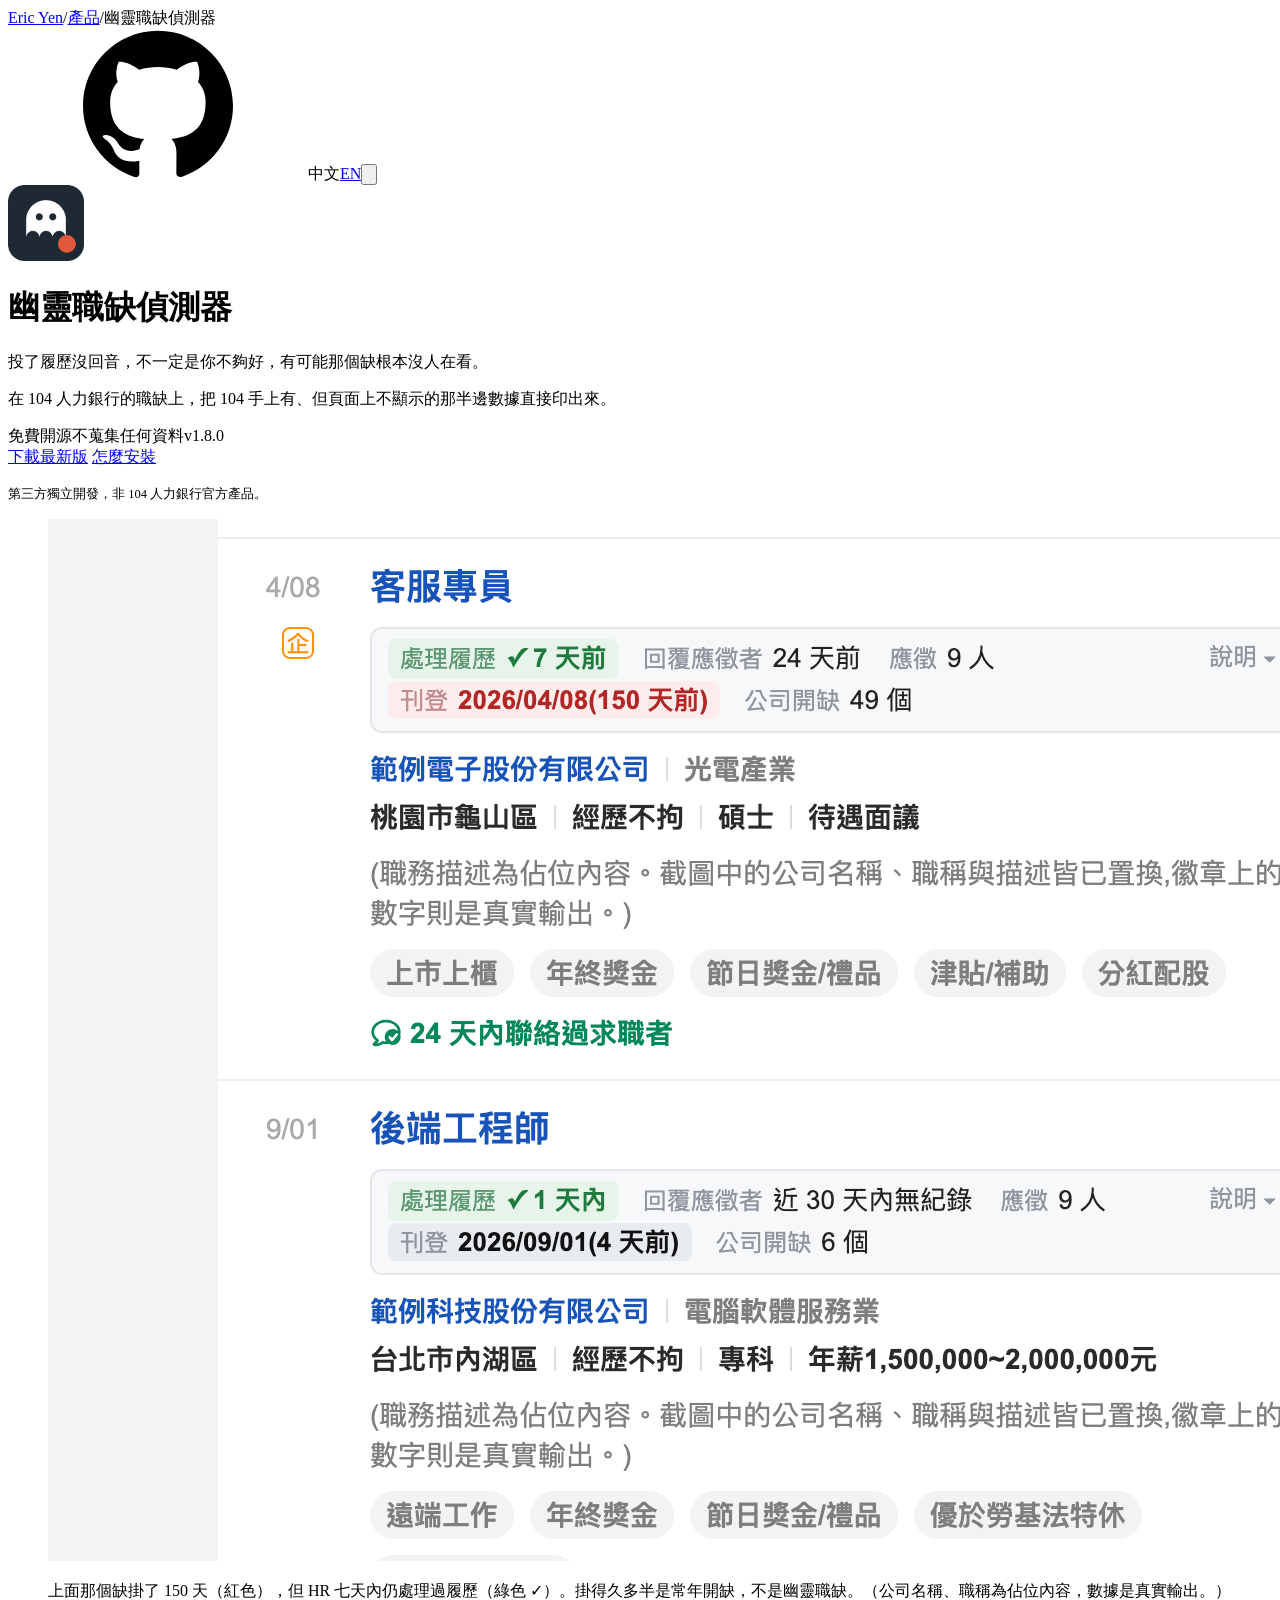
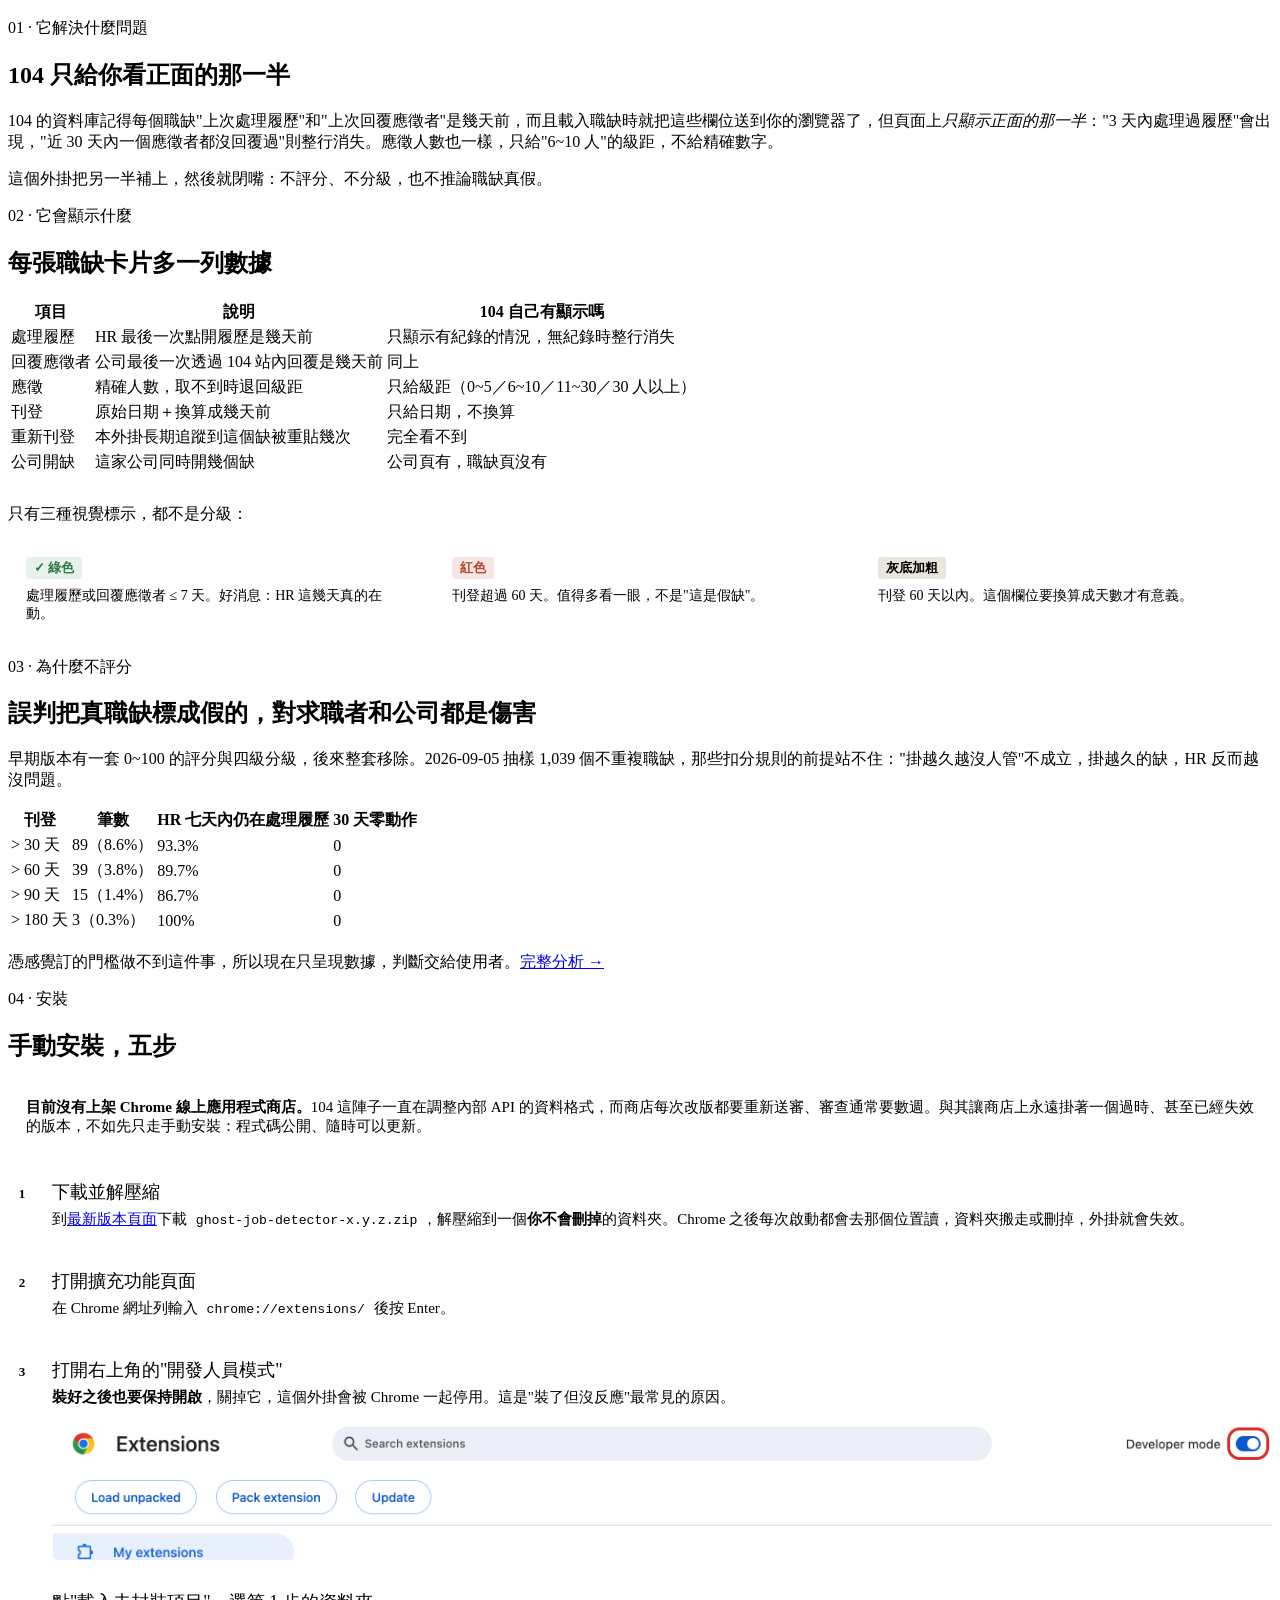
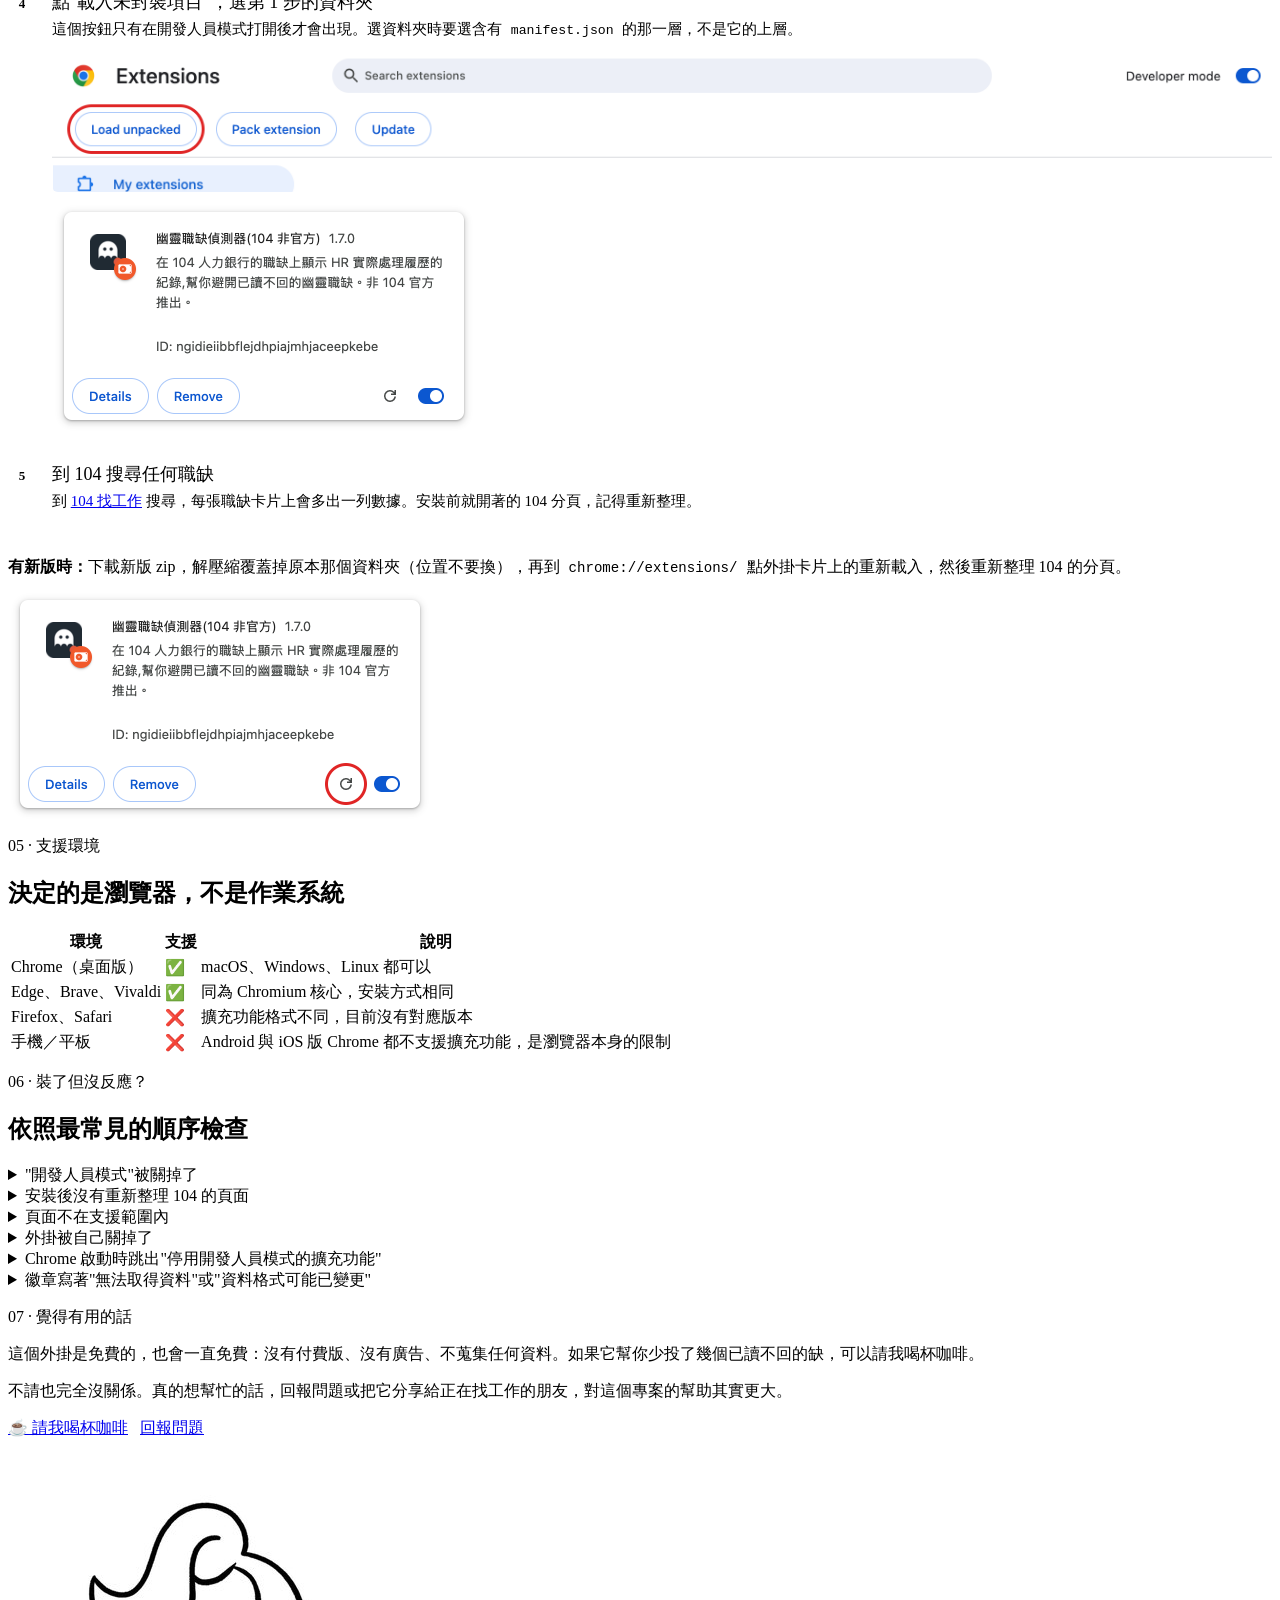
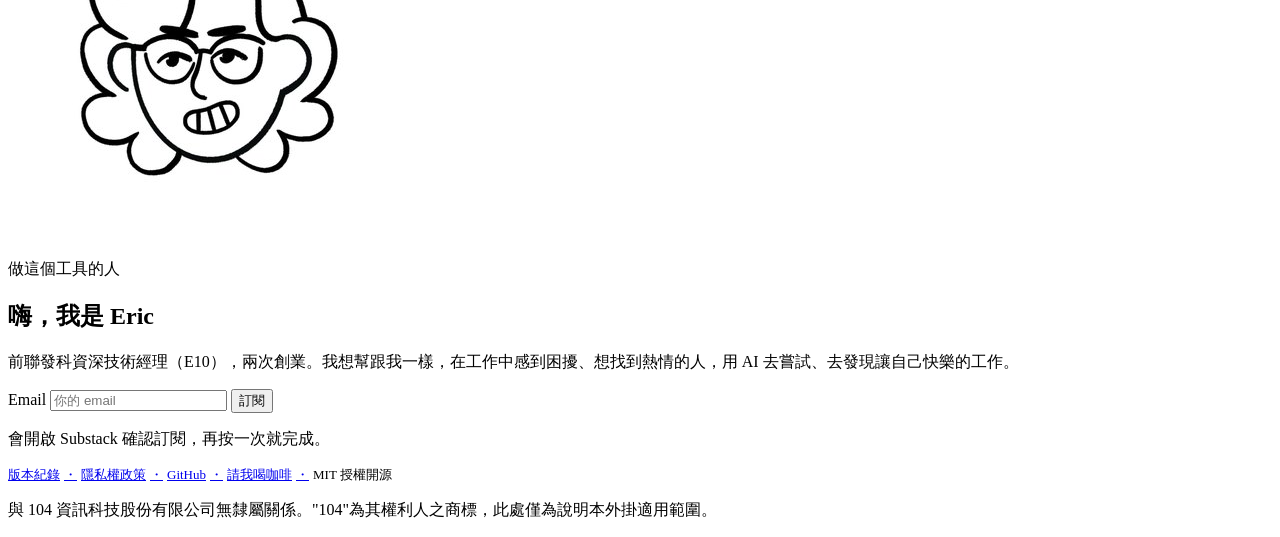
==== commit bb054f70: "refactor(page): load shared styles, footer and scripts from eric-yen.com/assets Tokens, header, foot" ====
--- a/docs/index.html
+++ b/docs/index.html
@@ -11,39 +11,7 @@
    keeping the path, query and hash, so old links keep working. */
 if (location.hostname === "fansia.github.io") location.replace("https://eric-yen.com" + location.pathname + location.search + location.hash);
 </script>
-<script>
-/* Set the theme before first paint so a returning dark-mode reader never sees a white flash. */
-(function () {
-  try { var t = localStorage.getItem("theme"); if (t === "dark" || t === "light") document.documentElement.dataset.theme = t; } catch (e) {}
-})();
-</script>
-<script>
-/* Arriving from the other language: turn the page. To EN = forward, to 中文 = back. */
-addEventListener("pagereveal", function (e) {
-  if (!e.viewTransition) return;
-  var dir = null;
-  try { dir = sessionStorage.getItem("turn"); sessionStorage.removeItem("turn"); } catch (err) {}
-  /* Skipping rejects the transition's promises; swallow that, it is expected. */
-  e.viewTransition.ready.catch(function () {}); e.viewTransition.finished.catch(function () {});
-  if (!dir || matchMedia("(prefers-reduced-motion: reduce)").matches) { e.viewTransition.skipTransition(); return; }
-  var root = document.documentElement;
-  root.dataset.turn = dir;
-  var opts = { duration: 650, easing: "cubic-bezier(.45, 0, .25, 1)", fill: "both" };
-  var flat = "perspective(2200px) rotateY(0deg)", up = "perspective(2200px) rotateY(-92deg)";
-  e.viewTransition.ready.then(function () {
-    var sheet = dir === "forward" ? "::view-transition-old(root)" : "::view-transition-new(root)";
-    var under = dir === "forward" ? "::view-transition-new(root)" : "::view-transition-old(root)";
-    root.animate({ transform: dir === "forward" ? [flat, up] : [up, flat],
-                   filter: dir === "forward" ? ["brightness(1)", "brightness(.82)"] : ["brightness(.82)", "brightness(1)"],
-                   transformOrigin: ["0 50%", "0 50%"] },
-                 Object.assign({ pseudoElement: sheet }, opts));
-    root.animate({ filter: dir === "forward" ? ["brightness(.9)", "brightness(1)"] : ["brightness(1)", "brightness(.9)"],
-                   transform: dir === "forward" ? ["scale(.985)", "scale(1)"] : ["scale(1)", "scale(.985)"] },
-                 Object.assign({ pseudoElement: under }, opts));
-  });
-  e.viewTransition.finished.finally(function () { delete root.dataset.turn; });
-});
-</script>
+<script src="/assets/site-head.js"></script>
 <title>幽靈職缺偵測器（104 非官方）· Eric Yen</title>
 <meta name="viewport" content="width=device-width, initial-scale=1">
 <meta name="description" content="在 104 人力銀行的職缺上，把 104 手上有、但頁面上不顯示的那半邊數據直接印出來。免費、開源、不蒐集任何資料。">
@@ -69,440 +37,9 @@
 <link rel="preconnect" href="https://fonts.googleapis.com">
 <link rel="preconnect" href="https://fonts.gstatic.com" crossorigin>
 <link href="https://fonts.googleapis.com/css2?family=LXGW+WenKai+TC:wght@400;700&display=swap" rel="stylesheet">
+<link rel="stylesheet" href="/assets/site.css">
+<link rel="stylesheet" href="/assets/product.css">
 <style>
-/* ========== Tokens (Kami parchment) ========== */
-:root {
-  --parchment:    #f5f4ed;
-  --ivory:        #faf9f5;
-  --inline-code-bg: #f0eee6;
-
-  --brand:        #1B365D;
-  --brand-light:  #2D5A8A;
-  --brand-tint:   #EEF2F7;
-
-  --near-black:   #141413;
-  --dark-warm:    #3d3d3a;
-  --olive:        #504e49;
-  --stone:        #6b6a64;
-
-  --border:       #e8e6dc;
-  --border-soft:  #e5e3d8;
-
-  /* Latin first so mixed runs ("15 年", "AI") share the CJK baseline */
-  --serif: Charter, "Bitstream Charter", "LXGW WenKai TC", "Noto Serif TC", "Source Han Serif TC", "Songti TC", serif;
-  --latin-ui: "PingFang TC", system-ui, -apple-system, sans-serif;
-}
-
-* { box-sizing: border-box; }
-html, body { margin: 0; padding: 0; }
-body {
-  background: var(--parchment);
-  color: var(--near-black);
-  font-family: var(--serif);
-  font-size: 16px;
-  line-height: 1.7;
-  letter-spacing: 0.4px;
-  font-variant-numeric: lining-nums;
-  -webkit-font-smoothing: antialiased;
-}
-a { color: var(--brand); text-decoration: none; transition: color .15s; }
-@media (hover: hover) { a:hover { color: var(--brand-light); } }
-.num { font-variant-numeric: lining-nums tabular-nums; }
-
-.page { max-width: 1120px; margin: 0 auto; padding: 88px 64px 120px; }
-
-/* ========== Buttons ========== */
-.btn-primary, .btn-ghost {
-  display: inline-flex; align-items: center; justify-content: center;
-  font-family: var(--latin-ui); font-weight: 500; font-size: 15px;
-  letter-spacing: .2px; padding: 13px 28px; border-radius: 999px;
-  border: 1.5px solid var(--brand); min-width: 158px; cursor: pointer;
-  transition: background .15s, border-color .15s, transform .15s;
-}
-.btn-primary { background: var(--brand); color: var(--on-brand); }
-.btn-ghost { background: transparent; color: var(--brand); }
-@media (hover: hover) {
-  .btn-primary:hover { background: var(--brand-light); border-color: var(--brand-light); color: var(--on-brand); transform: translateY(-1px); }
-  .btn-ghost:hover { background: var(--brand-tint); color: var(--brand); transform: translateY(-1px); }
-}
-
-/* ========== Hero ========== */
-.hero { padding-bottom: 56px; border-bottom: 1px solid var(--border-soft); margin-bottom: 96px; }
-.eyebrow {
-  display: flex; justify-content: space-between; align-items: center; gap: 8px;
-  font-family: var(--latin-ui); font-size: 12px; font-weight: 500;
-  letter-spacing: .4px; text-transform: uppercase; color: var(--stone); margin: 0 0 28px;
-}
-.lang-switch { display: flex; align-items: center; gap: 2px; font-family: var(--latin-ui); font-size: 12px; font-weight: 500; letter-spacing: .4px; margin-left: 6px; padding-left: 18px; border-left: 1px solid var(--border); }
-/* Same box for the current language (span) and the other one (a), so the row never moves between pages */
-.lang-switch > a, .lang-switch > span { display: inline-block; min-width: 40px; text-align: center; line-height: 20px; padding: 3px 7px; border-radius: 999px; }
-.lang-switch a { color: var(--stone); }
-.lang-switch [aria-current] { color: var(--brand); background: var(--brand-tint); }
-@media (hover: hover) { .lang-switch a:hover { color: var(--brand); } }
-
-/* Brand icons: one size, one colour, everywhere they appear */
-.ico { width: 18px; height: 18px; fill: currentColor; display: block; }
-.hero-links, .icons, .colophon .links { display: flex; align-items: center; gap: 18px; }
-.hero-links > a, .icons a, .colophon .links a { color: var(--stone); display: inline-flex; padding: 4px; margin: -4px; }
-@media (hover: hover) { .hero-links > a:hover, .icons a:hover, .colophon .links a:hover { color: var(--brand); } }
-.hero-name { display: flex; align-items: center; gap: 24px; margin: 0 0 22px; }
-.hero-name img { width: 104px; height: 104px; mix-blend-mode: multiply; flex: none; }
-.hero h1 { font-weight: 500; font-size: 88px; line-height: 1.05; margin: 0; }
-.hero .tagline { font-size: 26px; line-height: 1.5; color: var(--near-black); margin: 0 0 14px; max-width: 820px; }
-.hero-sub { font-size: 17px; line-height: 1.7; color: var(--olive); margin: 0 0 24px; max-width: 760px; }
-.hero-tokens { display: flex; flex-wrap: wrap; margin: 0 0 36px; font-family: var(--latin-ui); font-size: 13px; color: var(--stone); }
-.hero-tokens span:not(:last-child)::after { content: "·"; margin: 0 10px; color: color-mix(in srgb, var(--stone) 58%, transparent); }
-.hero-cta { display: flex; flex-wrap: wrap; gap: 12px; }
-
-/* ========== Sections ========== */
-section { margin-bottom: 96px; }
-.section-num { font-family: var(--latin-ui); font-size: 12px; font-weight: 500; letter-spacing: .4px; color: var(--stone); margin: 0 0 10px; }
-.section-title { font-weight: 500; font-size: 36px; line-height: 1.25; margin: 0 0 12px; }
-.section-lede { color: var(--olive); font-size: 17px; margin: 0 0 40px; }
-
-/* Metrics */
-.metrics { display: flex; flex-wrap: wrap; gap: 32px; margin: 2px 0 16px; }
-.metric b { display: block; font-weight: 500; font-size: 28px; line-height: 1.1; font-variant-numeric: lining-nums tabular-nums; }
-.metric span { font-family: var(--latin-ui); font-size: 13px; color: var(--stone); }
-
-/* Features (tools) */
-.features { border-top: 1px solid var(--border-soft); }
-.feature { display: grid; grid-template-columns: 240px minmax(0, 1fr); gap: 36px; padding: 28px 0; border-bottom: 1px solid var(--border-soft); }
-.feature-name { font-size: 22px; font-weight: 500; line-height: 1.35; color: var(--near-black); margin: 0; }
-.feature-name small { display: block; margin-top: 6px; font-size: 13px; font-style: italic; font-weight: 400; color: var(--olive); }
-.feature-desc { color: var(--dark-warm); font-size: 15.5px; margin: 0; }
-.feature-desc p { margin: 0 0 12px; }
-.feature-links { font-family: var(--latin-ui); font-size: 14px; }
-.feature-links a:not(:last-child)::after { content: "·"; margin: 0 10px; color: var(--stone); }
-
-/* Writing list */
-.posts { list-style: none; margin: 0 0 24px; padding: 0; border-top: 1px solid var(--border-soft); }
-.posts li { display: grid; grid-template-columns: 112px minmax(0, 1fr); gap: 24px; padding: 18px 0; border-bottom: 1px solid var(--border-soft); }
-.posts time { font-family: var(--latin-ui); font-size: 13px; color: var(--stone); padding-top: 3px; font-variant-numeric: lining-nums tabular-nums; }
-.posts a { font-size: 18px; line-height: 1.45; }
-.more { font-family: var(--latin-ui); font-size: 14px; }
-
-/* Milestones: a dated rail, key turns marked in brand ink */
-.milestones { list-style: none; margin: 0; padding: 0; position: relative; }
-.milestones::before { content: ""; position: absolute; left: 117px; top: 10px; bottom: 10px; width: 1px; background: var(--border); }
-.milestones li { display: grid; grid-template-columns: 96px minmax(0, 1fr); gap: 44px; padding: 0 0 30px; position: relative; }
-.milestones li:last-child { padding-bottom: 0; }
-.milestones li::before { content: ""; position: absolute; left: 112px; top: 7px; width: 9px; height: 9px; border-radius: 50%; background: var(--parchment); border: 1.5px solid var(--stone); }
-.milestones li.key::before { background: var(--brand); border-color: var(--brand); }
-.milestones time { font-family: var(--latin-ui); font-size: 13px; color: var(--stone); text-align: right; padding-top: 1px; font-variant-numeric: lining-nums tabular-nums; }
-.milestones h3 { font-weight: 500; font-size: 18px; line-height: 1.45; margin: 0 0 4px; color: var(--near-black); }
-.milestones p { margin: 0; color: var(--olive); font-size: 14.5px; line-height: 1.6; }
-@media (max-width: 480px) {
-  .milestones::before { left: 4px; }
-  .milestones li { grid-template-columns: minmax(0, 1fr); gap: 2px; padding-left: 24px; }
-  .milestones li::before { left: 0; }
-  .milestones time { text-align: left; }
-}
-
-/* Help groups: each group lists the concrete things, name + one line */
-.items { list-style: none; margin: 0; padding: 0; }
-.items li { padding: 0 0 16px; }
-.items li:last-child { padding-bottom: 0; }
-.items a { font-size: 16.5px; }
-.items span { display: block; color: var(--olive); font-size: 14.5px; line-height: 1.6; }
-.feature-desc .lead { margin: 0 0 16px; }
-.items span b, .feature-desc .lead b { font-weight: 500; color: var(--near-black); }
-.items span b + *, .items span b { margin-right: .15em; }
-
-
-/* Stances: three short lines in his own words, each with where he said it */
-.stances { list-style: none; margin: 0; padding: 0; counter-reset: s; }
-.stances li { counter-increment: s; display: grid; grid-template-columns: 44px minmax(0, 1fr); gap: 8px; padding: 22px 0; border-top: 1px solid var(--border-soft); }
-.stances li:last-child { border-bottom: 1px solid var(--border-soft); }
-.stances li::before { content: counter(s, decimal-leading-zero); font-family: var(--latin-ui); font-size: 13px; color: var(--stone); padding-top: 8px; }
-.stances q { quotes: none; display: block; font-size: 21px; line-height: 1.6; color: var(--near-black); }
-.stances q em { font-style: normal; color: var(--brand); }
-.stances small { display: block; margin-top: 6px; font-family: var(--latin-ui); font-size: 13px; color: var(--stone); }
-@media (max-width: 480px) { .stances li { grid-template-columns: minmax(0, 1fr); gap: 0; } .stances li::before { padding-top: 0; } .stances q { font-size: 18px; } }
-
-/* Manifesto */
-.manifesto { font-size: 22px; line-height: 1.7; letter-spacing: .05em; color: var(--near-black); margin: 0; max-width: 860px; }
-.manifesto em { font-style: normal; color: var(--brand); }
-.manifesto-src { font-family: var(--latin-ui); font-size: 13px; color: var(--stone); margin-top: 20px; }
-
-/* Subscribe */
-.subscribe { background: var(--ivory); border: 1px solid var(--border); border-radius: 8px; padding: 40px; }
-.sub-form { display: flex; gap: 10px; max-width: 520px; margin-top: 20px; }
-.sub-form input {
-  flex: 1; min-width: 0; font-family: var(--latin-ui); font-size: 15px; color: var(--near-black);
-  background: var(--parchment); border: 1.5px solid var(--border); border-radius: 999px; padding: 12px 22px;
-  outline: none; transition: border-color .15s;
-}
-.sub-form input::placeholder { color: var(--stone); }
-.sub-form input:focus { border-color: var(--brand); }
-.sub-form .btn-primary { min-width: 112px; }
-.sub-note { font-family: var(--latin-ui); font-size: 13px; color: var(--stone); margin: 10px 0 0 4px; }
-.sr-only { position: absolute; width: 1px; height: 1px; overflow: hidden; clip: rect(0 0 0 0); white-space: nowrap; }
-.subscribe .channels { display: flex; align-items: center; gap: 16px; font-family: var(--latin-ui); font-size: 14px; color: var(--stone); margin: 20px 0 0; }
-
-/* Footer */
-footer { display: flex; justify-content: space-between; gap: 48px; padding-top: 40px; border-top: 1px solid var(--border-soft); }
-.mark b { display: block; font-size: 20px; font-weight: 500; }
-.mark span { font-family: var(--latin-ui); font-size: 13px; color: var(--stone); }
-.colophon { text-align: right; }
-.colophon .links { justify-content: flex-end; }
-.ethos { font-style: italic; color: var(--olive); font-size: 14px; max-width: 600px; margin: 12px 0 0 auto; }
-.ethos { text-wrap: balance; }
-.ethos span { white-space: nowrap; }
-.ethos span:not(:last-child)::after { content: " /"; }
-@media (max-width: 360px) { .ethos span { white-space: normal; } }
-
-/* ========== Responsive ========== */
-@media (max-width: 880px) {
-  .page { padding: 64px 32px 96px; }
-  .hero { margin-bottom: 72px; }
-  section { margin-bottom: 72px; }
-  .hero h1 { font-size: 64px; }
-  .hero-name img { width: 80px; height: 80px; }
-  .feature { grid-template-columns: minmax(0, 1fr); gap: 12px; }
-  footer { flex-direction: column; gap: 24px; }
-  .colophon { text-align: left; }
-  .colophon .links { justify-content: flex-start; }
-  .ethos { margin-left: 0; }
-}
-@media (max-width: 480px) {
-  .page { padding: 40px 16px 72px; }
-  .hero { margin-bottom: 56px; padding-bottom: 40px; }
-  section { margin-bottom: 56px; }
-  .hero h1 { font-size: 48px; }
-  .hero-name { gap: 14px; }
-  .hero-name img { width: 64px; height: 64px; }
-  .hero .tagline { font-size: 21px; }
-  .hero-sub { font-size: 15.5px; }
-  .section-title { font-size: 28px; }
-  .metrics { display: grid; grid-template-columns: repeat(3, minmax(0, 1fr)); gap: 12px; }
-  .metric b { font-size: 22px; }
-  .posts li { grid-template-columns: minmax(0, 1fr); gap: 2px; }
-  .posts a { font-size: 17px; }
-  .manifesto { font-size: 19px; }
-  .subscribe { padding: 24px 18px; }
-  .sub-form .btn-primary { min-width: 88px; padding: 12px 20px; }
-  .eyebrow { flex-direction: column; align-items: flex-start; gap: 14px; }
-}
-
-/* Phones: every tap target at least 44px tall, layout unchanged */
-@media (max-width: 480px) {
-  .hero-links, .colophon .links { gap: 0; }
-  .hero-links > a, .colophon .links a { padding: 13px 8px; margin: -13px 0; }
-  .hero-links > a:first-child, .colophon .links a:first-child { margin-left: -8px; }
-  .lang-switch { margin-left: 6px; padding-left: 14px; white-space: nowrap; }
-  .lang-switch > a, .lang-switch > span { padding: 13px 8px; margin: -10px 0; }
-  .feature-links a, .more { display: inline-block; padding: 12px 0; margin: -12px 0; }
-  .posts a { display: block; padding: 10px 0; margin: -10px 0; }
-}
-
-/* ========== Dark theme: only when the reader picks it (default is light) ========== */
-:root { --on-brand: #faf9f5; color-scheme: light; }
-:root[data-theme="dark"] {
-  color-scheme: dark;
-  --parchment: #1b1a17; --ivory: #23221e; --inline-code-bg: #2a2925;
-  --brand: #9db8dc; --brand-light: #c0d3ec; --brand-tint: #26303d;
-  --near-black: #ecebe4; --dark-warm: #d2d0c7; --olive: #b5b2a6; --stone: #8f8c82;
-  --border: #34322d; --border-soft: #2f2d29; --on-brand: #141413;
-}
-/* The avatar is black ink on white: it melts into the paper in light mode and
-   keeps its own white ground (cut to a circle) after dark, unaltered */
-:root[data-theme="dark"] .hero-name img { mix-blend-mode: normal; border-radius: 50%; }
-
-/* ========== Theme toggle: moon in light mode, sun after dark ========== */
-.theme-toggle {
-  display: inline-flex; align-items: center; justify-content: center; position: relative;
-  width: 26px; height: 26px; margin-left: 4px; padding: 0; border: 0; background: none;
-  color: var(--stone); cursor: pointer; -webkit-tap-highlight-color: transparent;
-}
-.theme-toggle svg {
-  position: absolute; width: 18px; height: 18px; fill: none; stroke: currentColor;
-  stroke-width: 1.6; stroke-linecap: round; stroke-linejoin: round;
-  transition: opacity .3s, transform .45s cubic-bezier(.3, 1.3, .5, 1);
-}
-.theme-toggle .sun { opacity: 0; transform: rotate(-90deg) scale(.6); }
-:root[data-theme="dark"] .theme-toggle .moon { opacity: 0; transform: rotate(90deg) scale(.6); }
-:root[data-theme="dark"] .theme-toggle .sun { opacity: 1; transform: none; }
-@media (hover: hover) { .theme-toggle:hover { color: var(--brand); } }
-.theme-toggle:focus-visible { outline: 2px solid var(--brand); outline-offset: 3px; border-radius: 6px; }
-@media (prefers-reduced-motion: reduce) { .theme-toggle svg { transition: none; } }
-@media (max-width: 480px) { .theme-toggle { width: 34px; height: 44px; margin: -9px 0 -9px 2px; } }
-/* Language switch is a page navigation, animated as a page turn (see head script) */
-@view-transition { navigation: auto; }
-::view-transition-old(root), ::view-transition-new(root) { animation: none; mix-blend-mode: normal; }
-/* Language switch turns the page: forward lifts the old sheet off the top,
-   back lays the new sheet down over it. Both hinge on the left edge. */
-html[data-turn="forward"]::view-transition-old(root) { z-index: 2; }
-html[data-turn]::view-transition-group(root) { animation-duration: 0s; }
-
-/* ========== Product page ========== */
-.crumb { color: var(--stone); text-transform: none; }
-.crumb a { color: var(--stone); }
-@media (hover: hover) { .crumb a:hover { color: var(--brand); } }
-.hero h1.product { font-size: 72px; margin: 0 0 18px; }
-.hero .tagline.product { font-size: 24px; }
-
-/* Gallery: real captures of the tool, one at a time, tabs below */
-.gallery { margin: 0 0 96px; }
-.shot { background: #141318; border: 1px solid var(--border); border-radius: 8px; padding: 14px; overflow: hidden; }
-.shot img { display: block; width: 100%; height: auto; border-radius: 4px; }
-.shot img[hidden] { display: none; }
-.shot .only-dark { display: none; }
-:root[data-theme="dark"] .shot .only-light { display: none; }
-:root[data-theme="dark"] .shot .only-dark:not([hidden]) { display: block; }
-.gallery-bar { display: grid; grid-template-columns: minmax(0, 1fr) auto; gap: 16px; align-items: center; margin-top: 14px; }
-.gallery-bar .line { font-style: italic; color: var(--olive); font-size: 14px; margin: 0; }
-.tabs { display: flex; flex-wrap: wrap; gap: 6px; }
-.tabs button { font-family: var(--latin-ui); font-size: 12px; font-weight: 500; color: var(--stone); background: none; border: 1px solid var(--border); border-radius: 999px; padding: 6px 12px; cursor: pointer; }
-.tabs button[aria-selected="true"] { color: var(--brand); background: var(--brand-tint); border-color: transparent; }
-@media (hover: hover) { .tabs button:hover { color: var(--brand); } }
-
-/* Steps */
-.steps { list-style: none; margin: 0; padding: 0; display: grid; grid-template-columns: repeat(3, minmax(0, 1fr)); gap: 18px; counter-reset: st; }
-.steps li { counter-increment: st; background: var(--ivory); border: 1px solid var(--border); border-radius: 8px; padding: 22px; }
-.steps li::before { content: counter(st); display: block; font-family: var(--latin-ui); font-size: 12px; font-weight: 600; color: var(--brand); margin-bottom: 8px; }
-.steps h3 { font-weight: 500; font-size: 19px; margin: 0 0 6px; }
-.steps p { margin: 0; color: var(--dark-warm); font-size: 14.5px; line-height: 1.65; }
-
-/* Editorial table */
-.table { width: 100%; border-collapse: collapse; margin-top: 28px; font-size: 14.5px; }
-.table th { font-family: var(--latin-ui); font-size: 12px; font-weight: 500; letter-spacing: .4px; color: var(--stone); text-align: left; padding: 0 16px 10px 0; border-bottom: 1px solid var(--border); }
-.table td { padding: 14px 16px 14px 0; border-bottom: 1px solid var(--border-soft); color: var(--dark-warm); vertical-align: top; }
-.table td:first-child { color: var(--near-black); font-weight: 500; white-space: nowrap; }
-
-/* Evidence grades */
-.grades { display: grid; grid-template-columns: repeat(4, minmax(0, 1fr)); gap: 14px; margin: 8px 0 0; }
-.grade { background: var(--ivory); border: 1px solid var(--border); border-radius: 8px; padding: 18px; }
-.grade b { display: block; font-size: 30px; font-weight: 500; line-height: 1; color: var(--brand); margin-bottom: 10px; }
-.grade h4 { margin: 0 0 4px; font-size: 16px; font-weight: 500; }
-.grade p { margin: 0; color: var(--olive); font-size: 13.5px; line-height: 1.6; }
-.grade.warn b, .grade.warn p { color: #b4452c; }
-:root[data-theme="dark"] .grade.warn b, :root[data-theme="dark"] .grade.warn p { color: #e08a72; }
-
-/* Red flags */
-.flags { list-style: none; margin: 8px 0 0; padding: 0; display: grid; grid-template-columns: repeat(3, minmax(0, 1fr)); gap: 0 28px; }
-.flags li { padding: 12px 0 12px 14px; border-bottom: 1px solid var(--border-soft); border-left: 2px solid #c8664d; margin-bottom: 10px; font-size: 15px; }
-
-/* FAQ */
-.faq details { border-bottom: 1px solid var(--border-soft); padding: 16px 0; }
-.faq details:first-child { border-top: 1px solid var(--border-soft); }
-.faq summary { cursor: pointer; font-size: 17px; font-weight: 500; list-style: none; display: flex; justify-content: space-between; gap: 16px; }
-.faq summary::-webkit-details-marker { display: none; }
-.faq summary::after { content: "+"; font-family: var(--latin-ui); color: var(--stone); transition: transform .2s; }
-.faq details[open] summary::after { transform: rotate(45deg); }
-.faq details p { margin: 10px 0 0; color: var(--olive); font-size: 15px; }
-
-/* Maker */
-.maker { display: grid; grid-template-columns: 96px minmax(0, 1fr); gap: 28px; align-items: start; }
-.maker img { width: 96px; height: 96px; mix-blend-mode: multiply; }
-:root[data-theme="dark"] .maker img { mix-blend-mode: normal; border-radius: 50%; }
-.maker h2 { font-weight: 500; font-size: 26px; margin: 0 0 8px; }
-.maker p { margin: 0 0 14px; color: var(--olive); }
-
-@media (max-width: 880px) {
-  .steps, .grades { grid-template-columns: repeat(2, minmax(0, 1fr)); }
-  .flags { grid-template-columns: repeat(2, minmax(0, 1fr)); }
-  .hero h1.product { font-size: 56px; }
-}
-@media (max-width: 480px) {
-  .steps, .grades, .flags { grid-template-columns: minmax(0, 1fr); }
-  .hero h1.product { font-size: 42px; }
-  .hero .tagline.product { font-size: 19px; }
-  .gallery-bar { grid-template-columns: minmax(0, 1fr); }
-  .shot { padding: 8px; }
-  .table, .table tbody, .table tr, .table td { display: block; }
-  .table thead { display: none; }
-  .table td { border: 0; padding: 2px 0; }
-  .table tr { padding: 12px 0; border-bottom: 1px solid var(--border-soft); }
-  .table td:first-child { white-space: normal; }
-  .maker { grid-template-columns: minmax(0, 1fr); gap: 12px; }
-  .maker img { width: 72px; height: 72px; }
-}
-
-/* ========== The tool itself (course-check), restyled in the site's tokens ========== */
-.tool { display: grid; grid-template-columns: minmax(0, 1fr) minmax(0, 1fr); gap: 18px; margin: 0 0 96px; scroll-margin-top: 24px; }
-.panel { background: var(--ivory); border: 1px solid var(--border); border-radius: 8px; min-width: 0; }
-.panel-head { display: flex; justify-content: space-between; align-items: baseline; gap: 12px; padding: 16px 20px; border-bottom: 1px solid var(--border-soft); }
-.panel-title { font-size: 17px; font-weight: 500; margin: 0; }
-.panel-note { font-family: var(--latin-ui); font-size: 12px; color: var(--stone); margin: 0; }
-.panel-body { padding: 20px; }
-.field { margin: 0 0 18px; }
-.field:last-child { margin-bottom: 0; }
-.tool label, .tool .group-label { display: block; font-family: var(--latin-ui); font-size: 13px; font-weight: 500; color: var(--dark-warm); margin: 0 0 6px; }
-.tool .hint { font-weight: 400; font-size: 12px; color: var(--stone); margin-left: 6px; }
-.example-flag { font-size: 11px; font-weight: 500; color: #9a6a1f; border: 1px dashed currentColor; border-radius: 4px; padding: 0 5px; margin-left: 4px; }
-:root[data-theme="dark"] .example-flag { color: #d8b06a; }
-.tool input, .tool textarea {
-  width: 100%; font-family: var(--latin-ui); font-size: 15px; line-height: 1.5; color: var(--near-black);
-  background: var(--parchment); border: 1.5px solid var(--border); border-radius: 8px; padding: 10px 12px; outline: none;
-  transition: border-color .15s;
-}
-.tool textarea { resize: vertical; min-height: 64px; }
-.tool input:focus, .tool textarea:focus { border-color: var(--brand); }
-.modes { display: grid; grid-template-columns: repeat(3, minmax(0, 1fr)); gap: 3px; padding: 3px; border: 1.5px solid var(--border); border-radius: 999px; }
-.modes button { font-family: var(--latin-ui); font-size: 13px; font-weight: 500; color: var(--stone); background: none; border: 0; border-radius: 999px; padding: 8px 4px; cursor: pointer; transition: background .15s, color .15s; }
-.modes button[aria-pressed="true"] { background: var(--brand); color: var(--on-brand); }
-@media (hover: hover) { .modes button[aria-pressed="false"]:hover { color: var(--brand); } }
-.mode-note { font-family: var(--latin-ui); font-size: 12.5px; line-height: 1.65; color: var(--olive); margin: 10px 0 0; }
-.launch { display: grid; grid-template-columns: repeat(2, minmax(0, 1fr)); gap: 10px; }
-.go { text-align: left; background: var(--parchment); border: 1.5px solid var(--border); border-radius: 8px; padding: 12px 14px; cursor: pointer; font-family: var(--latin-ui); transition: border-color .15s, transform .15s; }
-@media (hover: hover) { .go:hover { border-color: var(--brand); transform: translateY(-1px); } }
-.go:focus-visible { outline: 2px solid var(--brand); outline-offset: 2px; }
-.go .n { display: block; font-size: 15px; font-weight: 500; color: var(--near-black); }
-.go .s { display: block; font-size: 12px; color: var(--stone); margin-top: 2px; }
-.go .s.auto { color: var(--brand); }
-.go.wide { grid-column: 1 / -1; }
-.row-actions { display: flex; flex-wrap: wrap; gap: 10px; margin: 16px 0 18px; }
-.row-actions .btn-ghost { min-width: 0; padding: 9px 18px; font-size: 14px; }
-.count { display: flex; justify-content: space-between; font-family: var(--latin-ui); font-size: 12px; color: var(--stone); margin: 0 0 6px; }
-.count b { font-weight: 500; color: var(--dark-warm); font-variant-numeric: tabular-nums; }
-.preview { margin: 0; background: var(--inline-code-bg); border-radius: 8px; padding: 14px; font: 12.5px/1.65 "JetBrains Mono", "SF Mono", ui-monospace, "PingFang TC", monospace; color: var(--dark-warm); white-space: pre-wrap; word-break: break-word; max-height: 340px; overflow: auto; }
-#toast { position: fixed; left: 50%; bottom: 24px; z-index: 60; transform: translate(-50%, 16px); opacity: 0; pointer-events: none;
-  max-width: calc(100% - 32px); background: var(--near-black); color: var(--parchment); font-family: var(--latin-ui); font-size: 14px; line-height: 1.5; padding: 12px 18px; border-radius: 12px; transition: opacity .25s, transform .25s; }
-#toast.on { opacity: 1; transform: translate(-50%, 0); }
-@media (max-width: 880px) { .tool { grid-template-columns: minmax(0, 1fr); } }
-@media (max-width: 480px) { .panel-body { padding: 16px; } .tool { margin-bottom: 64px; } }
-
-/* Eyebrow: the label never wraps. When label + icon row no longer fit side by
-   side, stack them (label above, icons below) instead of squeezing the label. */
-.eyebrow > span:first-child { white-space: nowrap; }
-@media (max-width: 720px) {
-  .eyebrow { flex-direction: column; align-items: flex-start; gap: 14px; }
-}
-
-/* Very narrow phones (≤360px): six icons + language + theme still fit on one row.
-   Tap height stays 44px; only the horizontal padding tightens. */
-@media (max-width: 360px) {
-  .hero-links > a, .colophon .links a { padding: 13px 5px; }
-  .hero-links > a:first-child, .colophon .links a:first-child { margin-left: -5px; }
-  .lang-switch { margin-left: 2px; padding-left: 10px; }
-  .lang-switch > a, .lang-switch > span { min-width: 34px; padding: 13px 5px; }
-  .theme-toggle { width: 30px; }
-}
-
-/* Phones: seven icons no longer fit beside the language switch and theme button.
-   Language + theme join the label's line; the icons get their own row below. */
-@media (max-width: 480px) {
-  .eyebrow { flex-direction: row; flex-wrap: wrap; align-items: center; gap: 12px 0; }
-  .eyebrow > span:first-child { flex: 1 1 auto; order: 0; }
-  .hero-links { display: contents; }
-  .eyebrow .lang-switch { order: 1; margin-left: 0; padding-left: 0; border-left: 0; }
-  .eyebrow .theme-toggle { order: 2; }
-  .eyebrow::after { content: ""; flex-basis: 100%; order: 3; }
-  .hero-links > a { order: 4; }
-}
-
-/* Design credit: one quiet line, once */
-.credit { font-family: var(--latin-ui); font-size: 12px; color: var(--stone); margin: 10px 0 0; }
-.credit a { color: var(--stone); text-decoration: underline; text-underline-offset: 2px; text-decoration-color: color-mix(in srgb, var(--stone) 45%, transparent); }
-@media (hover: hover) { .credit a:hover { color: var(--brand); } }
-.product-foot { padding-top: 32px; border-top: 1px solid var(--border-soft); }
-
-/* Product pages: personal links live in the maker card, not the top bar */
-.maker-links { display: flex; flex-wrap: wrap; align-items: center; gap: 16px; margin: 16px 0 0; }
-.maker-links a { color: var(--stone); display: inline-flex; padding: 4px; margin: -4px; }
-@media (hover: hover) { .maker-links a:hover { color: var(--brand); } }
-
 /* ========== 104 page ========== */
 .disclaimer { font-family: var(--latin-ui); font-size: 12.5px; color: var(--stone); margin: 18px 0 0; }
 .note { background: var(--ivory); border: 1px solid var(--border); border-left: 3px solid var(--brand); border-radius: 8px; padding: 16px 18px; margin: 0 0 28px; color: var(--dark-warm); font-size: 15px; }
@@ -531,44 +68,6 @@
 .product-foot .links a:not(:last-child)::after { content: "・"; color: var(--stone); margin: 0 4px; }
 @media (max-width: 880px) { .marks { grid-template-columns: minmax(0, 1fr); } }
 @media (max-width: 480px) { .install > li { padding-left: 38px; } }
-
-/* Product icon beside the title */
-.product-title { display: flex; align-items: center; gap: 22px; margin: 0 0 18px; }
-.product-title img { width: 76px; height: 76px; border-radius: 17px; flex: none; }
-.product-title h1.product { margin: 0; }
-@media (max-width: 880px) { .product-title img { width: 64px; height: 64px; border-radius: 14px; } }
-@media (max-width: 480px) { .product-title { gap: 14px; } .product-title img { width: 52px; height: 52px; border-radius: 12px; } }
-
-/* ========== Site chrome: header nav + shared footer ========== */
-.crumb { color: var(--stone); text-transform: none; }
-.crumb a { color: var(--stone); }
-.crumb .sep { margin: 0 6px; color: var(--border); }
-.crumb [aria-current] { color: var(--dark-warm); }
-@media (hover: hover) { .crumb a:hover { color: var(--brand); } }
-.site-nav { display: flex; align-items: center; gap: 18px; font-family: var(--latin-ui); font-size: 13px; font-weight: 500; text-transform: none; letter-spacing: .2px; }
-.site-nav a { color: var(--stone); }
-.site-nav a[aria-current] { color: var(--near-black); }
-@media (hover: hover) { .site-nav a:hover { color: var(--brand); } }
-.foot-nav { display: flex; flex-wrap: wrap; justify-content: flex-end; gap: 6px 18px; font-family: var(--latin-ui); font-size: 13px; margin: 0 0 14px; }
-.foot-nav a { color: var(--dark-warm); }
-@media (hover: hover) { .foot-nav a:hover { color: var(--brand); } }
-.site-foot { margin-top: 56px; }
-@media (max-width: 880px) { .foot-nav { justify-content: flex-start; } }
-@media (max-width: 480px) { .eyebrow .site-nav { order: 4; } }
-
-/* ========== Links in running text: brighter blue + soft underline (option B) ========== */
-:root { --link: #2456a6; }
-:root[data-theme="dark"] { --link: #8fb4ea; }
-.feature-links a, .items a, .posts a, .more, .manifesto-src a, .go-link, .sub-note a, .doc p a, .doc li a, .faq details p a, .install p a, .note a, .stances small a, .product-foot .links a {
-  color: var(--link); text-decoration: underline; text-decoration-thickness: 1px; text-underline-offset: 4px;
-  text-decoration-color: color-mix(in srgb, var(--link) 38%, transparent); transition: text-decoration-color .15s, color .15s;
-}
-@media (hover: hover) {
-  .feature-links a:hover, .items a:hover, .posts a:hover, .more:hover, .manifesto-src a:hover, .go-link:hover, .sub-note a:hover,
-  .doc p a:hover, .doc li a:hover, .faq details p a:hover, .install p a:hover, .note a:hover, .stances small a:hover, .product-foot .links a:hover { color: var(--link); text-decoration-color: currentColor; }
-}
-/* the separators between links sit inside the anchors; keep them un-underlined */
-.feature-links a:not(:last-child)::after, .product-foot .links a:not(:last-child)::after { display: inline-block; text-decoration: none; }
 </style>
 </head>
 <body>
@@ -721,51 +220,9 @@
     <p class="credit">與 104 資訊科技股份有限公司無隸屬關係。"104"為其權利人之商標，此處僅為說明本外掛適用範圍。</p>
   </footer>
 
-  <footer class="site-foot">
-    <div class="mark">
-      <b>Eric Yen</b>
-      <span>喜歡做的事，是嘗試出來的</span>
-    </div>
-    <div class="colophon">
-      <nav class="foot-nav" aria-label="site"><a href="/">首頁</a><a href="/products/">產品</a><a href="https://ericyensc.substack.com/archive" target="_blank" rel="noopener">文章 ↗</a><a href="/#subscribe">訂閱</a></nav>
-      <div class="links"><a href="https://ericyensc.substack.com" aria-label="Substack" title="Substack"><svg class="ico"><use href="#i-substack"/></svg></a><a href="https://www.threads.com/@ericyen.sc" aria-label="Threads" title="Threads"><svg class="ico"><use href="#i-threads"/></svg></a><a href="https://www.instagram.com/ericyen.sc/" aria-label="Instagram" title="Instagram"><svg class="ico"><use href="#i-instagram"/></svg></a><a href="https://www.facebook.com/eric.sc.yen" aria-label="Facebook" title="Facebook"><svg class="ico"><use href="#i-facebook"/></svg></a><a href="https://x.com/ericyen_sc" aria-label="X" title="X"><svg class="ico"><use href="#i-x"/></svg></a><a href="https://www.linkedin.com/in/ericyen-sc/" aria-label="LinkedIn" title="LinkedIn"><svg class="ico"><use href="#i-linkedin"/></svg></a><a href="https://github.com/fansia" aria-label="GitHub" title="GitHub"><svg class="ico"><use href="#i-github"/></svg></a></div>
-      <p class="ethos num"><span>前聯發科資深技術經理（E10）</span> <span>臺大資工碩士（AI／NLP）</span> <span>2 次創業</span> <span>20+ 年軟體開發</span> <span>5 年產品專案經理</span> <span>3 個小孩</span></p>
-      <p class="credit">設計風格參考 <a href="https://kami.tw93.fun">Kami</a></p>
-    </div>
-  </footer>
+  <footer class="site-foot"></footer>
 
 </div>
-<script>
-(function () {
-  var root = document.documentElement, btn = document.querySelector(".theme-toggle");
-  var isDark = function () {
-    return root.dataset.theme === "dark";  /* light unless the reader chose dark */
-  };
-  var label = function () {
-    var t = isDark() ? "切換到淺色" : "切換到深色";
-    btn.setAttribute("aria-label", t); btn.title = t; btn.setAttribute("aria-pressed", String(isDark()));
-  };
-  label();
-  btn.addEventListener("click", function () {
-    var next = isDark() ? "light" : "dark";
-    var apply = function () { root.dataset.theme = next; try { localStorage.setItem("theme", next); } catch (e) {} label(); };
-    if (!document.startViewTransition || matchMedia("(prefers-reduced-motion: reduce)").matches) { apply(); return; }
-    /* The new theme spreads out from the button like ink on paper. */
-    var r0 = btn.getBoundingClientRect(), x = r0.left + r0.width / 2, y = r0.top + r0.height / 2;
-    var r = Math.hypot(Math.max(x, innerWidth - x), Math.max(y, innerHeight - y));
-    document.startViewTransition(apply).ready.then(function () {
-      root.animate({ clipPath: ["circle(0 at " + x + "px " + y + "px)", "circle(" + r + "px at " + x + "px " + y + "px)"] },
-        { duration: 700, easing: "cubic-bezier(.4, 0, .2, 1)", pseudoElement: "::view-transition-new(root)" });
-    });
-  });
-})();
-</script>
-<script>
-document.querySelectorAll(".lang-switch a").forEach(function (a) {
-  a.addEventListener("click", function () {
-    try { sessionStorage.setItem("turn", a.getAttribute("hreflang") === "en" ? "forward" : "back"); } catch (e) {}
-  });
-});
-</script>
+<script src="/assets/site.js"></script>
 </body>
 </html>
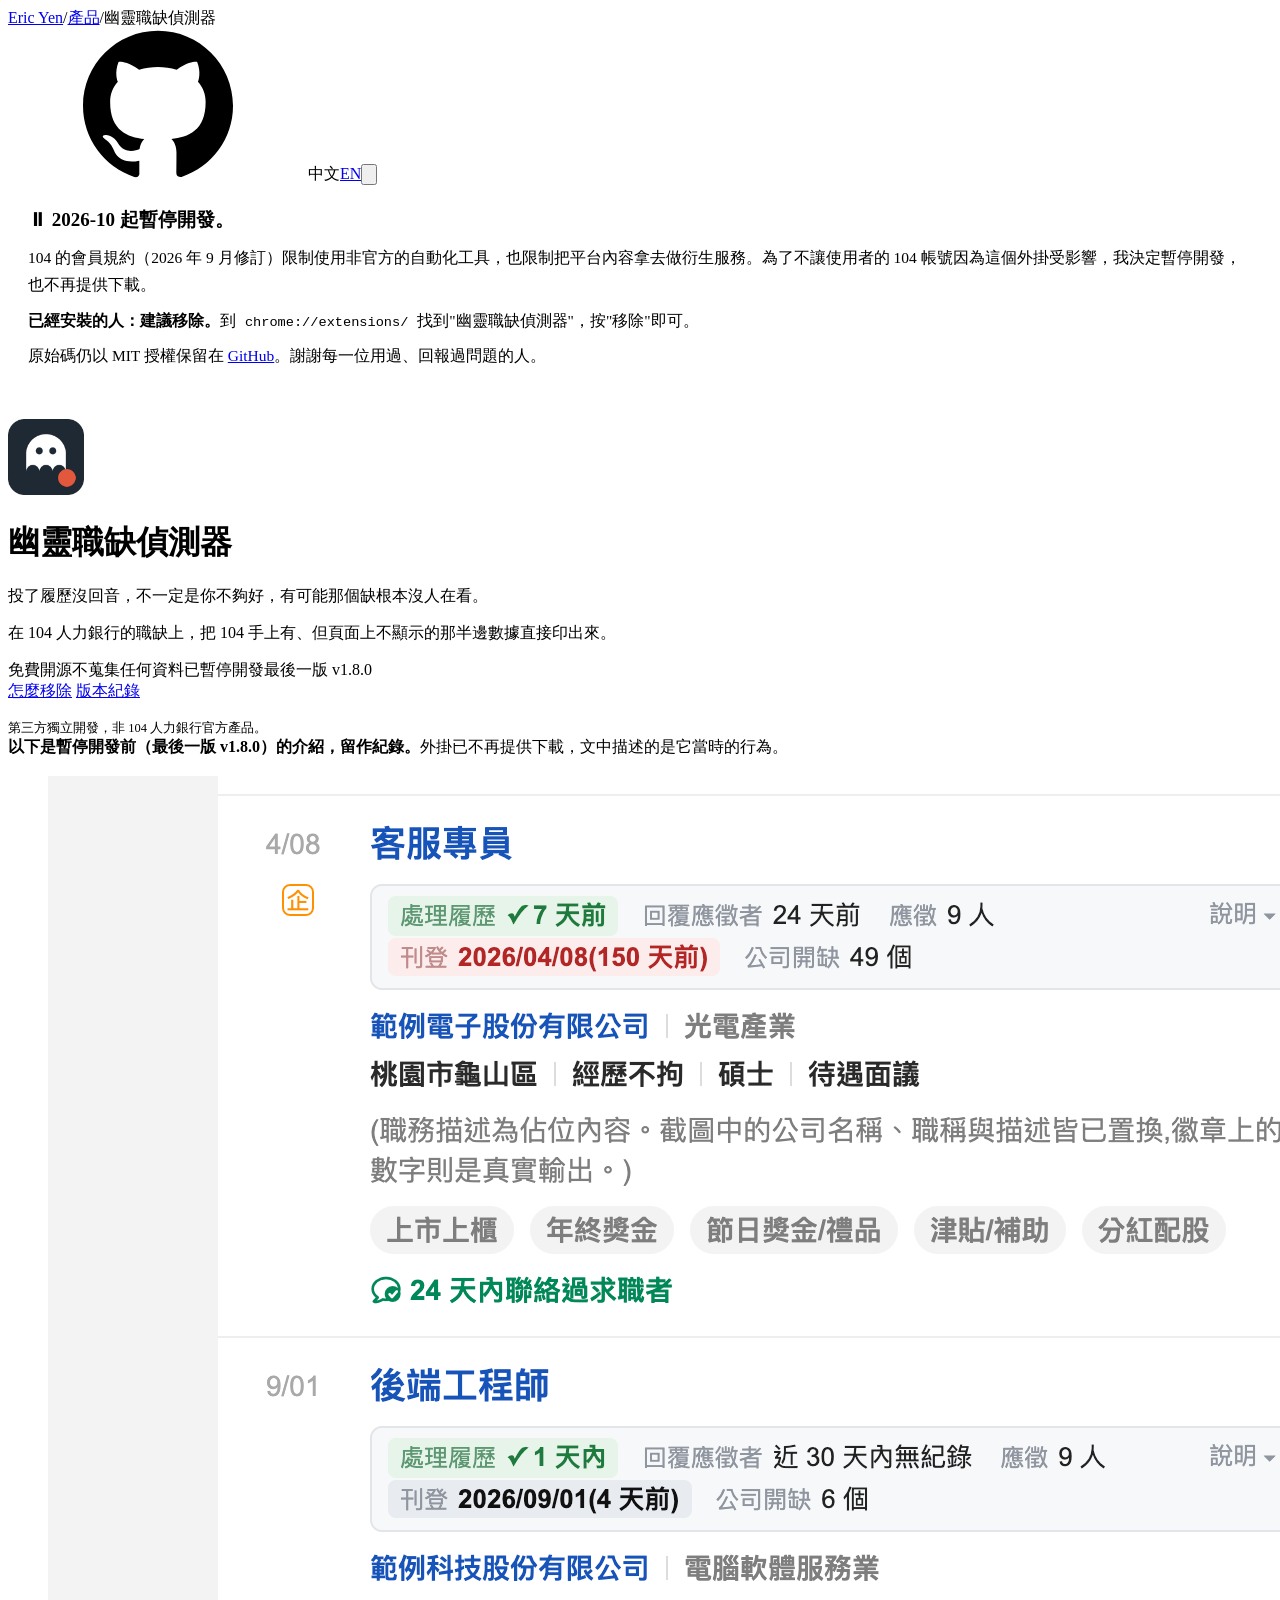
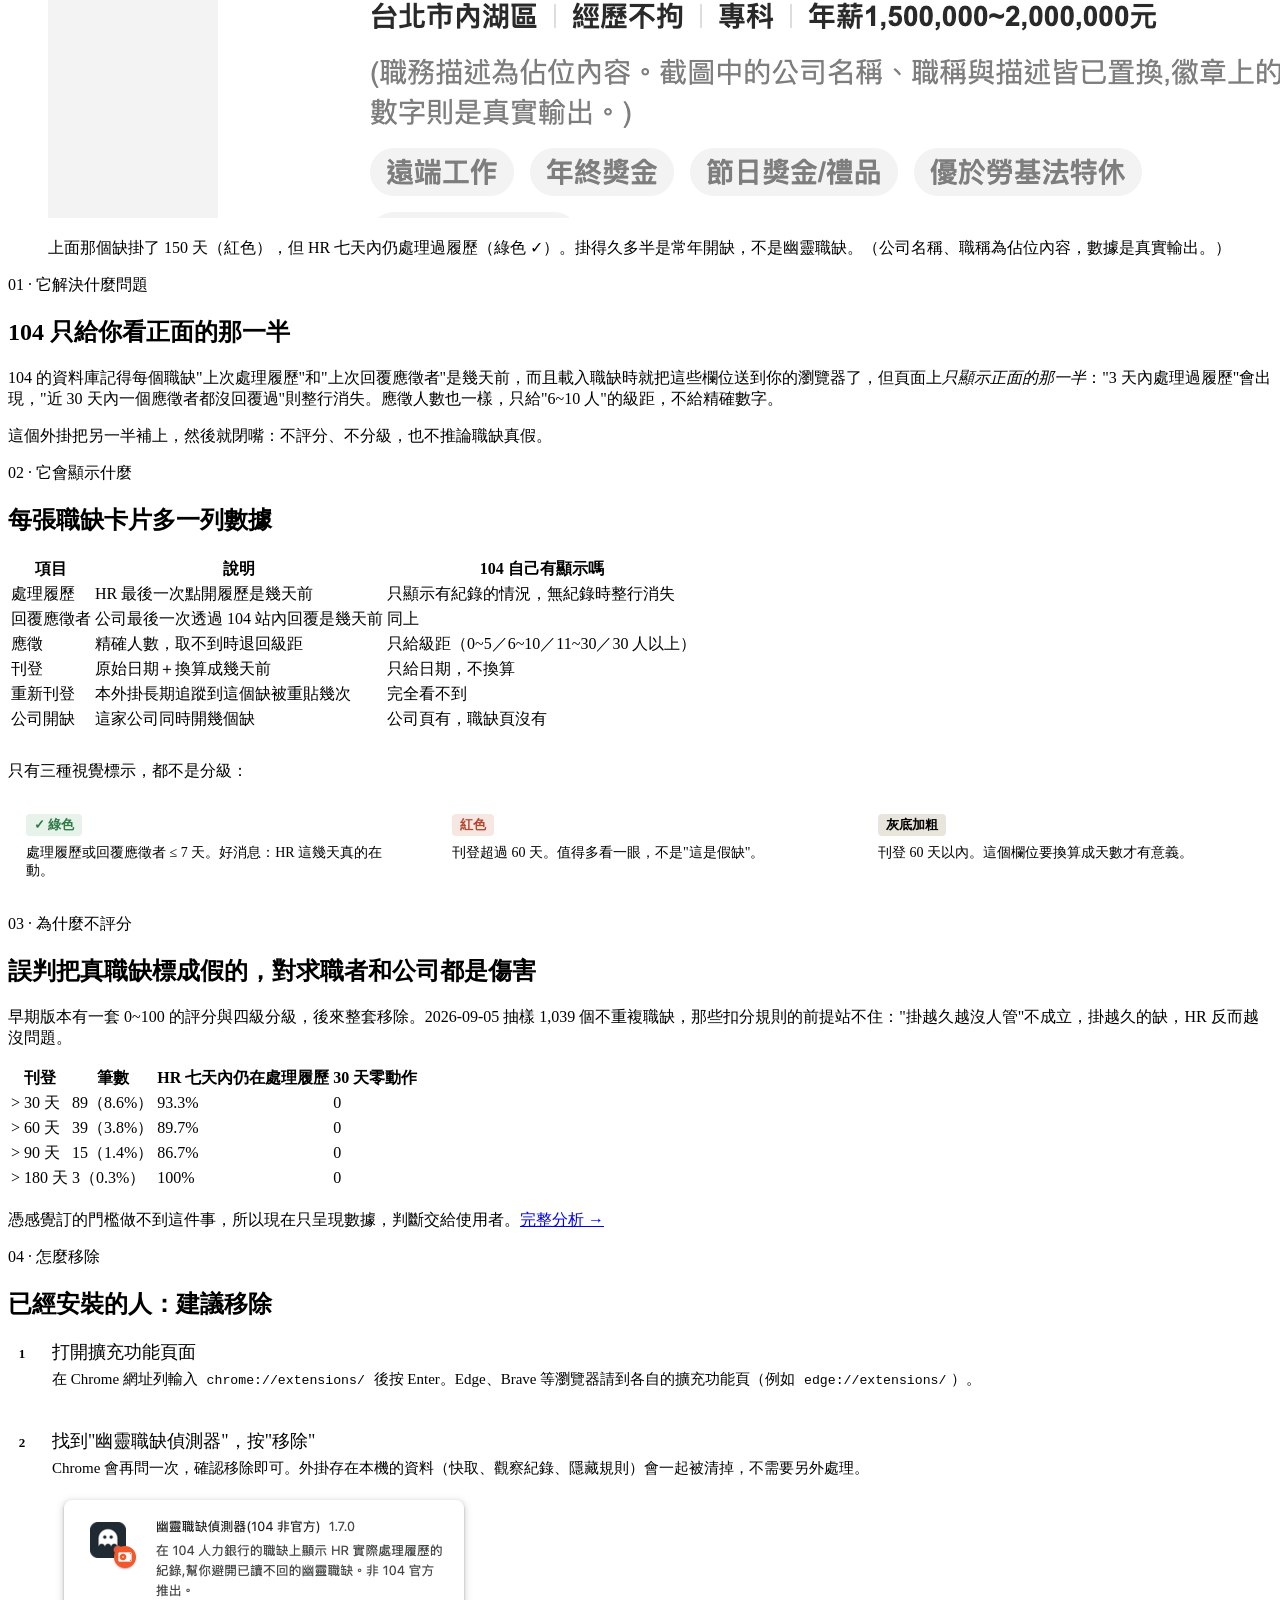
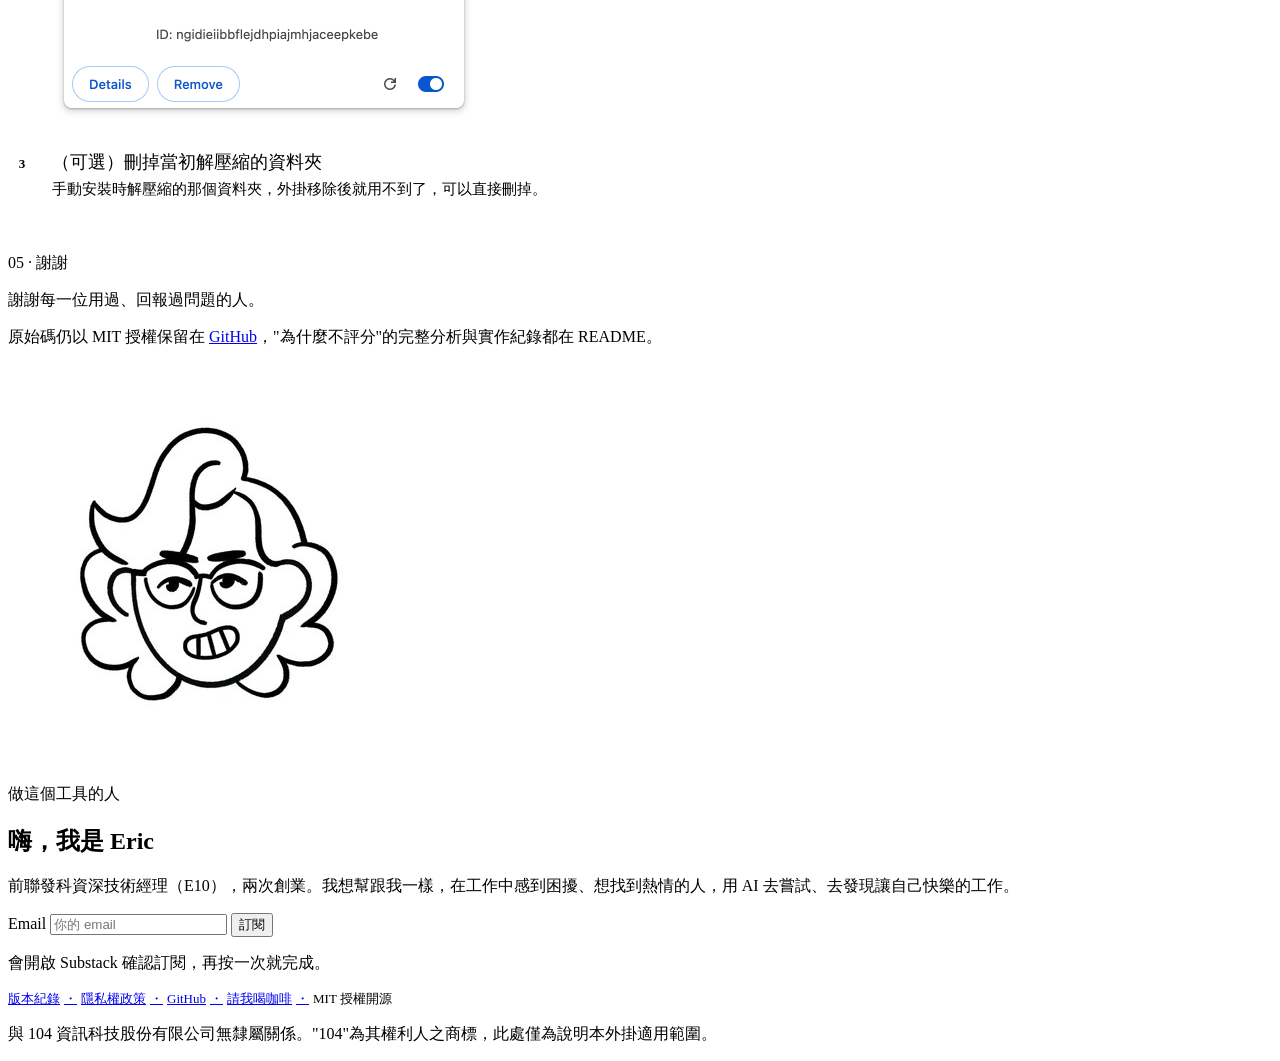
==== commit c4ae1455: "docs: announce paused development; replace install steps with removal 104's member terms (revised 20" ====
--- a/docs/index.html
+++ b/docs/index.html
@@ -14,10 +14,11 @@
 <script src="/assets/site-head.js"></script>
 <title>幽靈職缺偵測器（104 非官方）· Eric Yen</title>
 <meta name="viewport" content="width=device-width, initial-scale=1">
-<meta name="description" content="在 104 人力銀行的職缺上，把 104 手上有、但頁面上不顯示的那半邊數據直接印出來。免費、開源、不蒐集任何資料。">
+<meta name="description" content="2026-10 起暫停開發，不再提供下載；已經安裝的人建議移除。這個外掛曾在 104 人力銀行的職缺上，把 104 手上有、但頁面上不顯示的那半邊數據印出來。">
 <meta property="og:title" content="幽靈職缺偵測器（104 非官方）">
-<meta property="og:description" content="投了履歷沒回音，不一定是你不夠好，有可能那個缺根本沒人在看。">
+<meta property="og:description" content="2026-10 起暫停開發，不再提供下載。已經安裝的人建議移除。">
 <meta property="og:image" content="https://eric-yen.com/104-ghost-job-detector/icon256.png">
+<meta name="twitter:card" content="summary">
 <meta property="og:type" content="website">
 <meta property="og:locale" content="zh_TW">
 <link rel="icon" type="image/png" href="icon256.png">
@@ -29,10 +30,20 @@
 <meta property="og:locale:alternate" content="en_US">
 <meta property="og:url" content="https://eric-yen.com/104-ghost-job-detector/">
 <script type="application/ld+json">
-{ "@context": "https://schema.org", "@type": "SoftwareApplication", "name": "幽靈職缺偵測器（104 非官方）",
-  "applicationCategory": "BrowserApplication", "operatingSystem": "Chrome, Edge, Chromium",
-  "softwareVersion": "1.8.0", "offers": { "@type": "Offer", "price": "0", "priceCurrency": "TWD" },
-  "author": { "@type": "Person", "name": "Eric Yen", "url": "https://eric-yen.com/" } }
+{
+ "@context": "https://schema.org",
+ "@type": "SoftwareApplication",
+ "name": "幽靈職缺偵測器（104 非官方）",
+ "applicationCategory": "BrowserApplication",
+ "operatingSystem": "Chrome, Edge, Chromium",
+ "softwareVersion": "1.8.0",
+ "author": {
+  "@type": "Person",
+  "@id": "https://eric-yen.com/#eric",
+  "name": "Eric Yen",
+  "url": "https://eric-yen.com/"
+ }
+}
 </script>
 <link rel="preconnect" href="https://fonts.googleapis.com">
 <link rel="preconnect" href="https://fonts.gstatic.com" crossorigin>
@@ -66,6 +77,11 @@
 .product-foot { display: block; }
 .product-foot .links { font-family: var(--latin-ui); font-size: 13px; color: var(--stone); margin: 0 0 6px; }
 .product-foot .links a:not(:last-child)::after { content: "・"; color: var(--stone); margin: 0 4px; }
+.paused { background: var(--ivory); border: 1px solid var(--border); border-left: 4px solid var(--brand); border-radius: 8px; padding: 18px 20px; margin: 0 0 32px; color: var(--dark-warm); font-size: 15.5px; line-height: 1.75; }
+.paused p { margin: 0 0 8px; }
+.paused p:last-child { margin-bottom: 0; }
+.paused b { color: var(--near-black); font-weight: 600; }
+.paused .paused-title { font-size: 19px; color: var(--near-black); font-weight: 600; }
 @media (max-width: 880px) { .marks { grid-template-columns: minmax(0, 1fr); } }
 @media (max-width: 480px) { .install > li { padding-left: 38px; } }
 </style>
@@ -87,16 +103,24 @@
       <span class="crumb"><a href="/">Eric Yen</a><span class="sep">/</span><a href="/products/">產品</a><span class="sep">/</span><span aria-current="page">幽靈職缺偵測器</span></span>
       <nav class="hero-links"><a href="https://github.com/fansia/104-ghost-job-detector" aria-label="GitHub" title="GitHub"><svg class="ico"><use href="#i-github"/></svg></a><span class="lang-switch"><span aria-current="true" lang="zh-Hant">中文</span><a href="en/" hreflang="en" lang="en">EN</a></span><button class="theme-toggle" type="button" aria-label="切換到深色" title="切換到深色"><svg class="moon" viewBox="0 0 24 24" aria-hidden="true"><path d="M20.5 14.5A8.5 8.5 0 0 1 9.5 3.5a8.5 8.5 0 1 0 11 11z"/></svg><svg class="sun" viewBox="0 0 24 24" aria-hidden="true"><circle cx="12" cy="12" r="4"/><path d="M12 2v2M12 20v2M4.9 4.9l1.4 1.4M17.7 17.7l1.4 1.4M2 12h2M20 12h2M4.9 19.1l1.4-1.4M17.7 6.3l1.4-1.4"/></svg></button></nav>
     </div>
+    <div class="paused" role="note" id="paused">
+      <p class="paused-title">⏸ 2026-10 起暫停開發。</p>
+      <p>104 的會員規約（2026 年 9 月修訂）限制使用非官方的自動化工具，也限制把平台內容拿去做衍生服務。為了不讓使用者的 104 帳號因為這個外掛受影響，我決定暫停開發，也不再提供下載。</p>
+      <p><b>已經安裝的人：建議移除。</b>到 <code>chrome://extensions/</code> 找到"幽靈職缺偵測器"，按"移除"即可。</p>
+      <p>原始碼仍以 MIT 授權保留在 <a href="https://github.com/fansia/104-ghost-job-detector">GitHub</a>。謝謝每一位用過、回報過問題的人。</p>
+    </div>
     <div class="product-title"><img src="icon256.png" alt="" width="76" height="76"><h1 class="product">幽靈職缺偵測器</h1></div>
     <p class="tagline product">投了履歷沒回音，不一定是你不夠好，有可能那個缺根本沒人在看。</p>
     <p class="hero-sub">在 104 人力銀行的職缺上，把 104 手上有、但頁面上不顯示的那半邊數據直接印出來。</p>
-    <div class="hero-tokens"><span>免費</span><span>開源</span><span>不蒐集任何資料</span><span>v1.8.0</span></div>
+    <div class="hero-tokens"><span>免費</span><span>開源</span><span>不蒐集任何資料</span><span>已暫停開發</span><span>最後一版 v1.8.0</span></div>
     <div class="hero-cta">
-      <a class="btn-primary" href="https://github.com/fansia/104-ghost-job-detector/releases/latest">下載最新版</a>
-      <a class="btn-ghost" href="#install">怎麼安裝</a>
+      <a class="btn-primary" href="#remove">怎麼移除</a>
+      <a class="btn-ghost" href="changelog.html">版本紀錄</a>
     </div>
     <p class="disclaimer">第三方獨立開發，非 104 人力銀行官方產品。</p>
   </header>
+
+  <p class="section-lede" style="margin:0 0 18px"><b>以下是暫停開發前（最後一版 v1.8.0）的介紹，留作紀錄。</b>外掛已不再提供下載，文中描述的是它當時的行為。</p>
 
   <figure class="gallery">
     <div class="shot"><img src="screenshot.png" alt="104 搜尋結果頁的兩張職缺卡片，各多出一列數據：處理履歷、回覆應徵者、應徵人數、刊登日期、公司開缺" width="2260" height="1042"></div>
@@ -148,54 +172,20 @@
     <p class="manifesto-src" style="margin-top:18px">憑感覺訂的門檻做不到這件事，所以現在只呈現數據，判斷交給使用者。<a href="https://github.com/fansia/104-ghost-job-detector#為什麼不評分">完整分析 →</a></p>
   </section>
 
-  <section id="install">
-    <p class="section-num">04 · 安裝</p>
-    <h2 class="section-title">手動安裝，五步</h2>
-    <div class="note"><b>目前沒有上架 Chrome 線上應用程式商店。</b>104 這陣子一直在調整內部 API 的資料格式，而商店每次改版都要重新送審、審查通常要數週。與其讓商店上永遠掛著一個過時、甚至已經失效的版本，不如先只走手動安裝：程式碼公開、隨時可以更新。</div>
+  <section id="remove">
+    <p class="section-num">04 · 怎麼移除</p>
+    <h2 class="section-title">已經安裝的人：建議移除</h2>
     <ol class="install">
-      <li><h3>下載並解壓縮</h3><p>到<a href="https://github.com/fansia/104-ghost-job-detector/releases/latest">最新版本頁面</a>下載 <code>ghost-job-detector-x.y.z.zip</code>，解壓縮到一個<b>你不會刪掉</b>的資料夾。Chrome 之後每次啟動都會去那個位置讀，資料夾搬走或刪掉，外掛就會失效。</p></li>
-      <li><h3>打開擴充功能頁面</h3><p>在 Chrome 網址列輸入 <code>chrome://extensions/</code> 後按 Enter。</p></li>
-      <li><h3>打開右上角的"開發人員模式"</h3><p><b>裝好之後也要保持開啟</b>，關掉它，這個外掛會被 Chrome 一起停用。這是"裝了但沒反應"最常見的原因。</p><img src="install-1-devmode.png" alt="Chrome 擴充功能頁右上角的開發人員模式開關" loading="lazy"></li>
-      <li><h3>點"載入未封裝項目"，選第 1 步的資料夾</h3><p>這個按鈕只有在開發人員模式打開後才會出現。選資料夾時要選含有 <code>manifest.json</code> 的那一層，不是它的上層。</p><img src="install-2-load-unpacked.png" alt="載入未封裝項目按鈕" loading="lazy"><img class="narrow" src="install-3-installed.png" alt="安裝完成後出現在清單上的外掛卡片" loading="lazy"></li>
-      <li><h3>到 104 搜尋任何職缺</h3><p>到 <a href="https://www.104.com.tw/jobs/search/">104 找工作</a> 搜尋，每張職缺卡片上會多出一列數據。安裝前就開著的 104 分頁，記得重新整理。</p></li>
+      <li><h3>打開擴充功能頁面</h3><p>在 Chrome 網址列輸入 <code>chrome://extensions/</code> 後按 Enter。Edge、Brave 等瀏覽器請到各自的擴充功能頁（例如 <code>edge://extensions/</code>）。</p></li>
+      <li><h3>找到"幽靈職缺偵測器"，按"移除"</h3><p>Chrome 會再問一次，確認移除即可。外掛存在本機的資料（快取、觀察紀錄、隱藏規則）會一起被清掉，不需要另外處理。</p><img class="narrow" src="install-3-installed.png" alt="擴充功能頁上的外掛卡片，左下方有移除（Remove）按鈕" loading="lazy"></li>
+      <li><h3>（可選）刪掉當初解壓縮的資料夾</h3><p>手動安裝時解壓縮的那個資料夾，外掛移除後就用不到了，可以直接刪掉。</p></li>
     </ol>
-    <p class="section-lede" style="margin:8px 0 10px"><b>有新版時：</b>下載新版 zip，解壓縮覆蓋掉原本那個資料夾（位置不要換），再到 <code>chrome://extensions/</code> 點外掛卡片上的重新載入，然後重新整理 104 的分頁。</p>
-    <img class="narrow" src="install-4-reload.png" alt="外掛卡片上的重新載入圖示" loading="lazy" style="display:block;max-width:424px;width:100%;border:1px solid var(--border);border-radius:6px">
-  </section>
-
-  <section id="env">
-    <p class="section-num">05 · 支援環境</p>
-    <h2 class="section-title">決定的是瀏覽器，不是作業系統</h2>
-    <table class="table">
-      <thead><tr><th>環境</th><th>支援</th><th>說明</th></tr></thead>
-      <tbody>
-        <tr><td>Chrome（桌面版）</td><td>✅</td><td>macOS、Windows、Linux 都可以</td></tr>
-        <tr><td>Edge、Brave、Vivaldi</td><td>✅</td><td>同為 Chromium 核心，安裝方式相同</td></tr>
-        <tr><td>Firefox、Safari</td><td>❌</td><td>擴充功能格式不同，目前沒有對應版本</td></tr>
-        <tr><td>手機／平板</td><td>❌</td><td>Android 與 iOS 版 Chrome 都不支援擴充功能，是瀏覽器本身的限制</td></tr>
-      </tbody>
-    </table>
-  </section>
-
-  <section id="faq" class="faq">
-    <p class="section-num">06 · 裝了但沒反應？</p>
-    <h2 class="section-title">依照最常見的順序檢查</h2>
-    <details><summary>"開發人員模式"被關掉了</summary><p>這是最常見的原因。手動安裝的擴充功能靠它才能執行，安裝完把它關掉，外掛就會一起被停用。到 <code>chrome://extensions/</code> 確認右上角的開關是開的。</p></details>
-    <details><summary>安裝後沒有重新整理 104 的頁面</summary><p>外掛只會在頁面載入時注入，已經開著的分頁要重新整理一次。</p></details>
-    <details><summary>頁面不在支援範圍內</summary><p>目前只在 104 的搜尋結果、AI 推薦、職缺內頁和公司頁運作，其他頁面（例如首頁、履歷管理）不會有徽章。</p></details>
-    <details><summary>外掛被自己關掉了</summary><p>點瀏覽器工具列上的外掛圖示，確認"啟用偵測"是開的。</p></details>
-    <details><summary>Chrome 啟動時跳出"停用開發人員模式的擴充功能"</summary><p>點"保留"，不要點停用。</p></details>
-    <details><summary>徽章寫著"無法取得資料"或"資料格式可能已變更"</summary><p>那多半是 104 改版了。外掛的彈出視窗會顯示連續失敗的次數，麻煩到 <a href="https://github.com/fansia/104-ghost-job-detector/issues">GitHub Issues</a> 回報。</p></details>
-  </section>
-
-  <section id="support">
-    <p class="section-num">07 · 覺得有用的話</p>
-    <p class="manifesto">這個外掛是免費的，也會一直免費：沒有付費版、沒有廣告、不蒐集任何資料。如果它幫你少投了幾個已讀不回的缺，可以請我喝杯咖啡。</p>
-    <p class="manifesto-src">不請也完全沒關係。真的想幫忙的話，回報問題或把它分享給正在找工作的朋友，對這個專案的幫助其實更大。</p>
-    <div class="support">
-      <a class="btn-primary" href="https://buymeacoffee.com/ericyen">☕ 請我喝杯咖啡</a>
-      <a class="btn-ghost" href="https://github.com/fansia/104-ghost-job-detector/issues">回報問題</a>
-    </div>
+  </section>
+
+  <section id="thanks">
+    <p class="section-num">05 · 謝謝</p>
+    <p class="manifesto">謝謝每一位用過、回報過問題的人。</p>
+    <p class="manifesto-src">原始碼仍以 MIT 授權保留在 <a href="https://github.com/fansia/104-ghost-job-detector">GitHub</a>，"為什麼不評分"的完整分析與實作紀錄都在 README。</p>
   </section>
 
   <section id="maker">
@@ -205,7 +195,7 @@
         <p class="section-num">做這個工具的人</p>
         <h2>嗨，我是 Eric</h2>
         <p>前聯發科資深技術經理（E10），兩次創業。我想幫跟我一樣，在工作中感到困擾、想找到熱情的人，用 AI 去嘗試、去發現讓自己快樂的工作。</p>
-        <form class="sub-form" action="https://ericyensc.substack.com/subscribe" method="get" target="_blank">
+        <form class="sub-form" action="https://blog.eric-yen.com/subscribe" method="get" target="_blank">
         <label class="sr-only" for="sub-email">Email</label>
         <input id="sub-email" type="email" name="email" placeholder="你的 email" required autocomplete="email">
         <button class="btn-primary" type="submit">訂閱</button>
